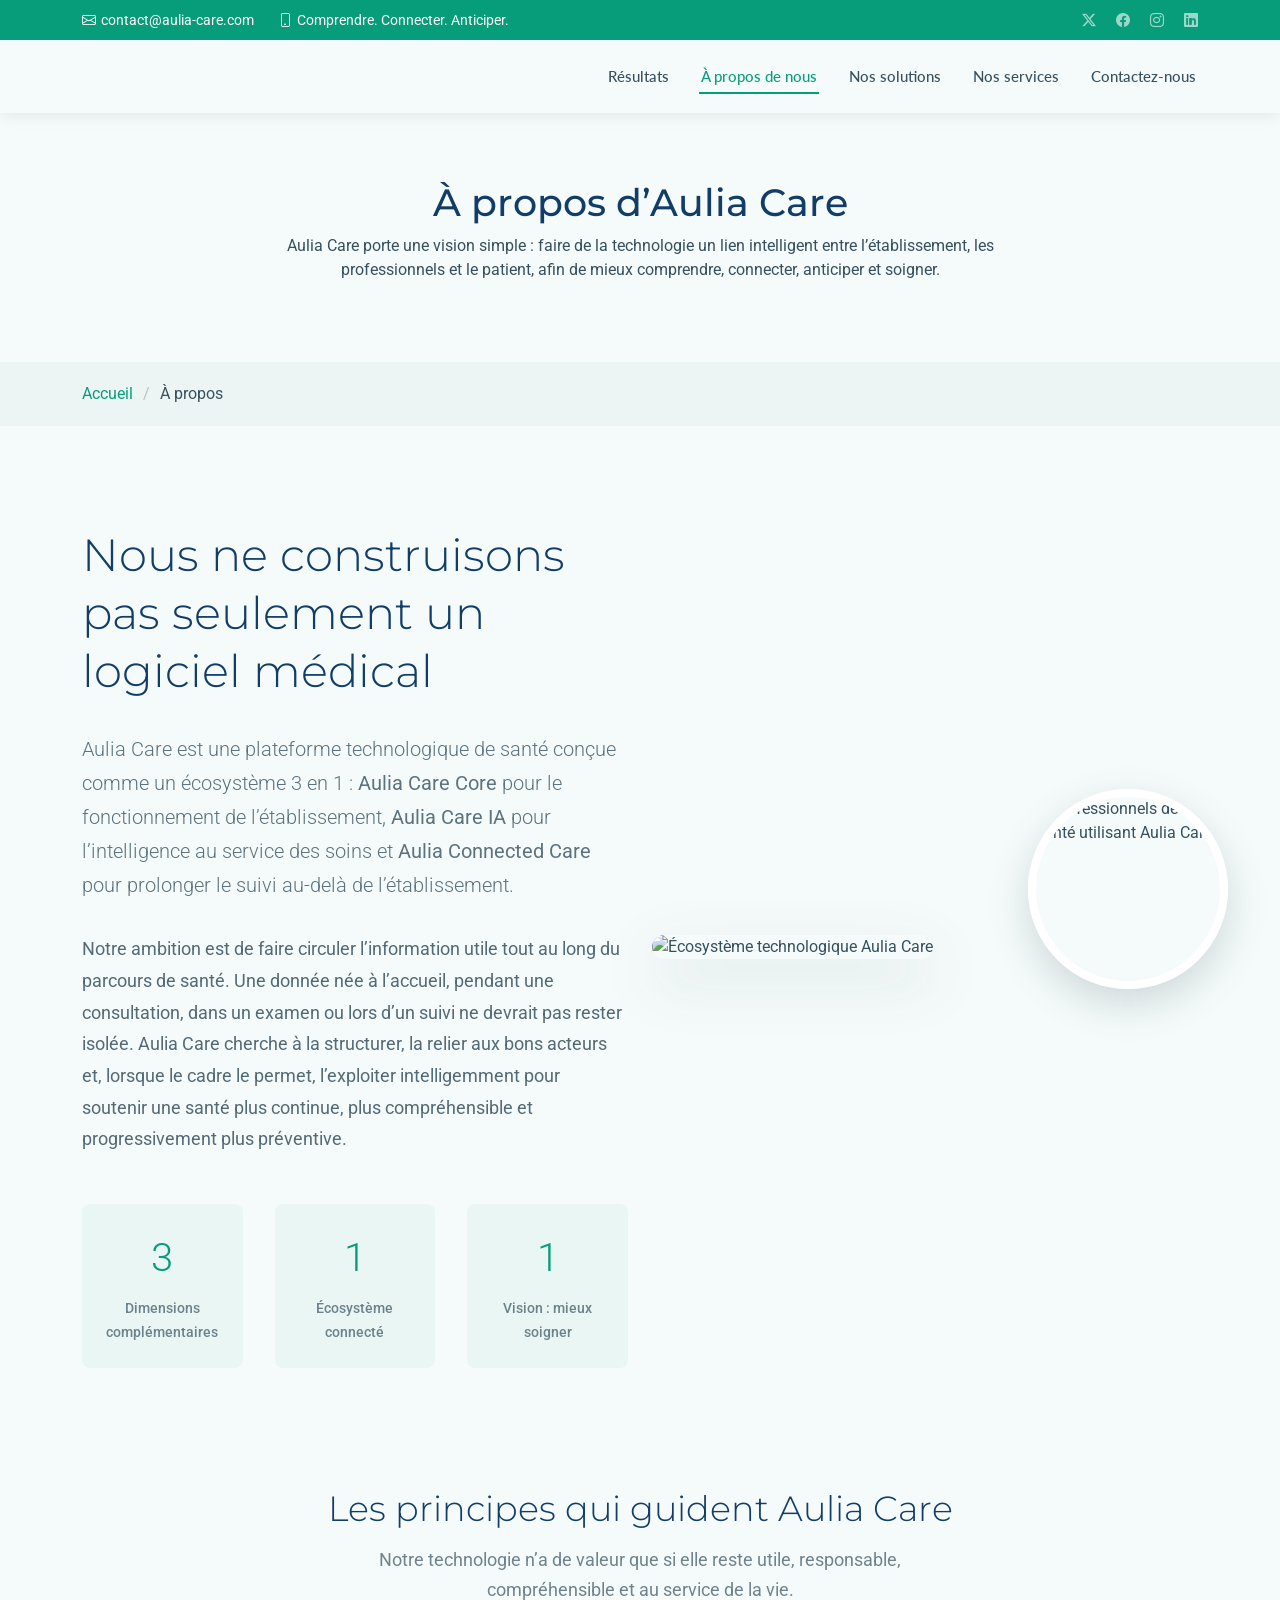
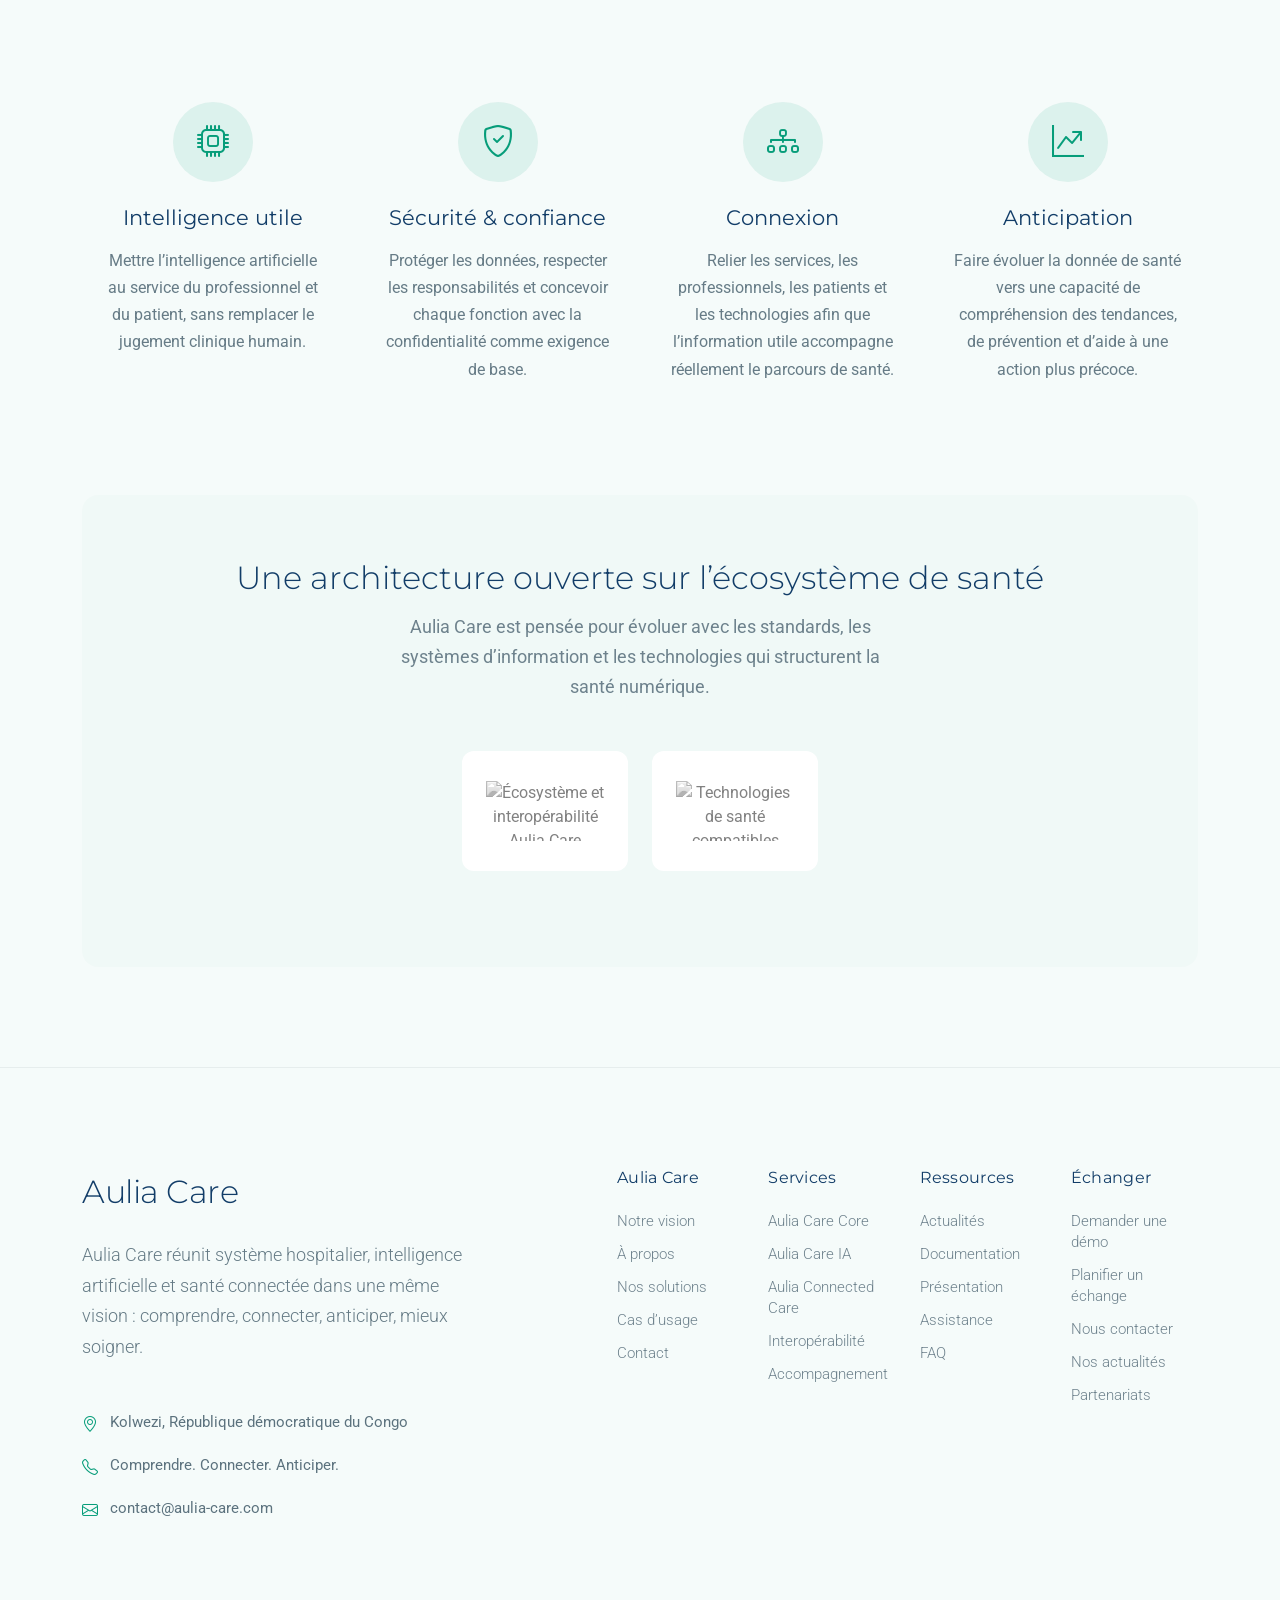
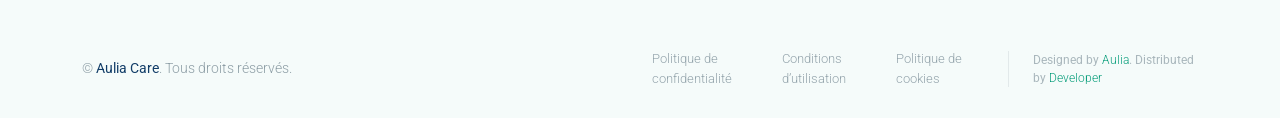
==== about.html @ 17d00f41 "premier commit" ====
<!DOCTYPE html>
<html lang="fr">

<head>
  <meta charset="utf-8">
  <meta content="width=device-width, initial-scale=1.0" name="viewport">
  <title>À propos - Aulia Care</title>
  <meta name="description" content="Découvrez Aulia Care, sa vision et son architecture 3 en 1 : Aulia Care Core, Aulia Care IA et Aulia Connected Care.">
  <meta name="keywords" content="Aulia Care, Aulia Care Core, Aulia Care IA, Aulia Connected Care, santé numérique, intelligence artificielle santé, santé connectée">

  <!-- Favicons -->
  <link href="assets/img/favicon.png" rel="icon">
  <link href="assets/img/apple-touch-icon.png" rel="apple-touch-icon">

  <!-- Fonts -->
  <link href="https://fonts.googleapis.com" rel="preconnect">
  <link href="https://fonts.gstatic.com" rel="preconnect" crossorigin>
  <link
    href="https://fonts.googleapis.com/css2?family=Roboto:ital,wght@0,100;0,300;0,400;0,500;0,700;0,900;1,100;1,300;1,400;1,500;1,700;1,900&family=Montserrat:ital,wght@0,100;0,200;0,300;0,400;0,500;0,600;0,700;0,800;0,900;1,100;1,200;1,300;1,400;1,500;1,600;1,700;1,800;1,900&family=Lato:ital,wght@0,100;0,300;0,400;0,700;0,900;1,100;1,300;1,400;1,700;1,900&display=swap"
    rel="stylesheet">

  <!-- Vendor CSS Files -->
  <link href="assets/vendor/bootstrap/css/bootstrap.min.css" rel="stylesheet">
  <link href="assets/vendor/bootstrap-icons/bootstrap-icons.css" rel="stylesheet">
  <link href="assets/vendor/aos/aos.css" rel="stylesheet">
  <link href="assets/vendor/glightbox/css/glightbox.min.css" rel="stylesheet">
  <link href="assets/vendor/fontawesome-free/css/all.min.css" rel="stylesheet">
  <link href="assets/vendor/swiper/swiper-bundle.min.css" rel="stylesheet">

  <!-- Main CSS File -->
  <link href="assets/css/main.css" rel="stylesheet">

  <!-- =======================================================
  * Template Name: Clinic
  * Template URL: https://bootstrapmade.com/clinic-bootstrap-template/
  * Updated: Jul 23 2025 with Bootstrap v5.3.7
  * Author: BootstrapMade.com
  * License: https://bootstrapmade.com/license/
  ======================================================== -->
</head>

<body class="about-page">

  <header id="header" class="header fixed-top">

    <div class="topbar d-flex align-items-center dark-background">
      <div class="container d-flex justify-content-center justify-content-md-between">
        <div class="contact-info d-flex align-items-center">
          <i class="bi bi-envelope d-flex align-items-center"><a
              href="mailto:contact@aulia-care.com">contact@aulia-care.com</a></i>
          <i class="bi bi-phone d-flex align-items-center ms-4"><span>Comprendre. Connecter. Anticiper.</span></i>
        </div>
        <div class="social-links d-none d-md-flex align-items-center">
          <a href="#!" class="twitter"><i class="bi bi-twitter-x"></i></a>
          <a href="#!" class="facebook"><i class="bi bi-facebook"></i></a>
          <a href="#!" class="instagram"><i class="bi bi-instagram"></i></a>
          <a href="#!" class="linkedin"><i class="bi bi-linkedin"></i></a>
        </div>
      </div>
    </div><!-- End Top Bar -->

    <div class="branding d-flex align-items-cente">

      <div class="container position-relative d-flex align-items-center justify-content-between">
        <a href="index.html" class="logo d-flex align-items-center">
          <h1 class="sitename">
            <img src="assets/img/logo.png" alt="">
          </h1>
        </a>

        <nav id="navmenu" class="navmenu">
          <ul>
            <li><a href="index.html">Résultats</a></li>
            <li><a href="about.html" class="active">À propos de nous</a></li>
            <li><a href="departments.html">Nos solutions</a></li>
            <li><a href="services.html">Nos services</a></li>
            <li><a href="contact.html">Contactez-nous</a></li>
          </ul>
          <i class="mobile-nav-toggle d-xl-none bi bi-list"></i>
        </nav>

      </div>

    </div>

  </header>

  <main class="main">

    <!-- Page Title -->
    <div class="page-title">
      <div class="heading">
        <div class="container">
          <div class="row d-flex justify-content-center text-center">
            <div class="col-lg-8">
              <h1 class="heading-title">À propos d’Aulia Care</h1>
              <p class="mb-0">
                Aulia Care porte une vision simple : faire de la technologie un lien intelligent entre l’établissement,
                les professionnels et le patient, afin de mieux comprendre, connecter, anticiper et soigner.
              </p>
            </div>
          </div>
        </div>
      </div>
      <nav class="breadcrumbs">
        <div class="container">
          <ol>
            <li><a href="index.html">Accueil</a></li>
            <li class="current">À propos</li>
          </ol>
        </div>
      </nav>
    </div><!-- End Page Title -->

    <!-- About Section -->
    <section id="about" class="about section">

      <div class="container" data-aos="fade-up" data-aos-delay="100">

        <div class="row align-items-center">
          <div class="col-lg-6" data-aos="fade-right" data-aos-delay="100">
            <div class="about-content">
              <h2>Nous ne construisons pas seulement un logiciel médical</h2>
              <p class="lead">Aulia Care est une plateforme technologique de santé conçue comme un écosystème 3 en 1 :
                <strong>Aulia Care Core</strong> pour le fonctionnement de l’établissement,
                <strong>Aulia Care IA</strong> pour l’intelligence au service des soins et
                <strong>Aulia Connected Care</strong> pour prolonger le suivi au-delà de l’établissement.</p>

              <p>Notre ambition est de faire circuler l’information utile tout au long du parcours de santé. Une donnée née
                à l’accueil, pendant une consultation, dans un examen ou lors d’un suivi ne devrait pas rester isolée.
                Aulia Care cherche à la structurer, la relier aux bons acteurs et, lorsque le cadre le permet, l’exploiter
                intelligemment pour soutenir une santé plus continue, plus compréhensible et progressivement plus préventive.</p>

              <div class="stats-grid">
                <div class="stat-item">
                  <span class="stat-number" data-purecounter-start="0" data-purecounter-end="3"
                    data-purecounter-duration="2">3</span>
                  <span class="stat-label">Dimensions complémentaires</span>
                </div>
                <div class="stat-item">
                  <span class="stat-number" data-purecounter-start="0" data-purecounter-end="1"
                    data-purecounter-duration="2">1</span>
                  <span class="stat-label">Écosystème connecté</span>
                </div>
                <div class="stat-item">
                  <span class="stat-number" data-purecounter-start="0" data-purecounter-end="1"
                    data-purecounter-duration="2">1</span>
                  <span class="stat-label">Vision : mieux soigner</span>
                </div>
              </div><!-- End Stats Grid -->
            </div><!-- End About Content -->
          </div>

          <div class="col-lg-6" data-aos="fade-left" data-aos-delay="200">
            <div class="image-wrapper">
              <img src="assets/img/health/vision.jpg" class="img-fluid main-image" alt="Écosystème technologique Aulia Care">
              <div class="floating-image" data-aos="zoom-in" data-aos-delay="400">
                <img src="assets/img/health/au-de-la-logiciel.jpg" class="img-fluid" alt="Professionnels de santé utilisant Aulia Care">
              </div>
            </div><!-- End Image Wrapper -->
          </div>
        </div>

        <div class="values-section" data-aos="fade-up" data-aos-delay="300">
          <div class="row">
            <div class="col-lg-12 text-center">
              <h3>Les principes qui guident Aulia Care</h3>
              <p class="section-description">Notre technologie n’a de valeur que si elle reste utile, responsable, compréhensible et au service de la vie.</p>
            </div>
          </div>

          <div class="row">
            <div class="col-lg-3 col-md-6" data-aos="fade-up" data-aos-delay="100">
              <div class="value-item">
                <div class="value-icon">
                  <i class="bi bi-cpu"></i>
                </div>
                <h4>Intelligence utile</h4>
                <p>Mettre l’intelligence artificielle au service du professionnel et du patient, sans remplacer le jugement clinique humain.</p>
              </div>
            </div>

            <div class="col-lg-3 col-md-6" data-aos="fade-up" data-aos-delay="200">
              <div class="value-item">
                <div class="value-icon">
                  <i class="bi bi-shield-check"></i>
                </div>
                <h4>Sécurité & confiance</h4>
                <p>Protéger les données, respecter les responsabilités et concevoir chaque fonction avec la confidentialité comme exigence de base.</p>
              </div>
            </div>

            <div class="col-lg-3 col-md-6" data-aos="fade-up" data-aos-delay="300">
              <div class="value-item">
                <div class="value-icon">
                  <i class="bi bi-diagram-3"></i>
                </div>
                <h4>Connexion</h4>
                <p>Relier les services, les professionnels, les patients et les technologies afin que l’information utile accompagne réellement le parcours de santé.</p>
              </div>
            </div>

            <div class="col-lg-3 col-md-6" data-aos="fade-up" data-aos-delay="400">
              <div class="value-item">
                <div class="value-icon">
                  <i class="bi bi-graph-up-arrow"></i>
                </div>
                <h4>Anticipation</h4>
                <p>Faire évoluer la donnée de santé vers une capacité de compréhension des tendances, de prévention et d’aide à une action plus précoce.</p>
              </div>
            </div>
          </div><!-- End Values Row -->
        </div><!-- End Values Section -->

        <div class="certifications-section" data-aos="fade-up" data-aos-delay="400">
          <div class="row">
            <div class="col-lg-12 text-center">
              <h3>Une architecture ouverte sur l’écosystème de santé</h3>
              <p class="section-description">Aulia Care est pensée pour évoluer avec les standards, les systèmes d’information et les technologies qui structurent la santé numérique.</p>
            </div>
          </div>

          <div class="row justify-content-center">
            <div class="col-lg-2 col-md-3 col-sm-4 col-6" data-aos="zoom-in" data-aos-delay="100">
              <div class="certification-item">
                <img src="assets/img/clients/client-1.png" class="img-fluid" alt="Écosystème et interopérabilité Aulia Care">
              </div>
            </div>
            <div class="col-lg-2 col-md-3 col-sm-4 col-6" data-aos="zoom-in" data-aos-delay="200">
              <div class="certification-item">
                <img src="assets/img/clients/client-2.png" class="img-fluid" alt="Technologies de santé compatibles avec Aulia Care">
              </div>
            </div>
          </div><!-- End Certifications Row -->
        </div><!-- End Certifications Section -->

      </div>

    </section><!-- /About Section -->

  </main>

  <footer id="footer" class="footer-16 footer position-relative">

    <div class="container">

      <div class="footer-main" data-aos="fade-up" data-aos-delay="100">
        <div class="row align-items-start">

          <div class="col-lg-5">
            <div class="brand-section">
              <a href="index.html" class="logo d-flex align-items-center mb-4">
                <span class="sitename">Aulia Care</span>
              </a>
              <p class="brand-description">Aulia Care réunit système hospitalier, intelligence artificielle et santé connectée dans une même vision : comprendre, connecter, anticiper, mieux soigner.</p>

              <div class="contact-info mt-5">
                <div class="contact-item">
                  <i class="bi bi-geo-alt"></i>
                  <span>Kolwezi, République démocratique du Congo</span>
                </div>
                <div class="contact-item">
                  <i class="bi bi-telephone"></i>
                  <span>Comprendre. Connecter. Anticiper.</span>
                </div>
                <div class="contact-item">
                  <i class="bi bi-envelope"></i>
                  <span>contact@aulia-care.com</span>
                </div>
              </div>
            </div>
          </div>

          <div class="col-lg-7">
            <div class="footer-nav-wrapper">
              <div class="row">

                <div class="col-6 col-lg-3">
                  <div class="nav-column">
                    <h6>Aulia Care</h6>
                    <nav class="footer-nav">
                      <a href="#!">Notre vision</a>
                      <a href="#!">À propos</a>
                      <a href="#!">Nos solutions</a>
                      <a href="#!">Cas d’usage</a>
                      <a href="#!">Contact</a>
                    </nav>
                  </div>
                </div>

                <div class="col-6 col-lg-3">
                  <div class="nav-column">
                    <h6>Services</h6>
                    <nav class="footer-nav">
                      <a href="#!">Aulia Care Core</a>
                      <a href="#!">Aulia Care IA</a>
                      <a href="#!">Aulia Connected Care</a>
                      <a href="#!">Interopérabilité</a>
                      <a href="#!">Accompagnement</a>
                    </nav>
                  </div>
                </div>

                <div class="col-6 col-lg-3">
                  <div class="nav-column">
                    <h6>Ressources</h6>
                    <nav class="footer-nav">
                      <a href="#!">Actualités</a>
                      <a href="#!">Documentation</a>
                      <a href="#!">Présentation</a>
                      <a href="#!">Assistance</a>
                      <a href="#!">FAQ</a>
                    </nav>
                  </div>
                </div>

                <div class="col-6 col-lg-3">
                  <div class="nav-column">
                    <h6>Échanger</h6>
                    <nav class="footer-nav">
                      <a href="#!">Demander une démo</a>
                      <a href="#!">Planifier un échange</a>
                      <a href="#!">Nous contacter</a>
                      <a href="#!">Nos actualités</a>
                      <a href="#!">Partenariats</a>
                    </nav>
                  </div>
                </div>

              </div>
            </div>
          </div>

        </div>
      </div>

    </div>

    <div class="footer-bottom">
      <div class="container">
        <div class="bottom-content" data-aos="fade-up" data-aos-delay="300">
          <div class="row align-items-center">

            <div class="col-lg-6">
              <div class="copyright">
                <p>© <span class="sitename">Aulia Care</span>. Tous droits réservés.</p>
              </div>
            </div>

            <div class="col-lg-6">
              <div class="legal-links">
                <a href="#!">Politique de confidentialité</a>
                <a href="#!">Conditions d’utilisation</a>
                <a href="#!">Politique de cookies</a>
                <div class="credits">
                  <!-- All the links in the footer should remain intact. -->
                  <!-- You can delete the links only if you've purchased the pro version. -->
                  <!-- Licensing information: https://bootstrapmade.com/license/ -->
                  <!-- Purchase the pro version with working PHP/AJAX contact form: [buy-url] -->
                  Designed by <a href="https://aulia-sas.com">Aulia</a>. Distributed by <a tel="+243848621712" target="_blank">Developer</a>
                </div>
              </div>
            </div>

          </div>
        </div>
      </div>
    </div>

  </footer>

  <!-- Scroll Top -->
  <a href="#!" id="scroll-top" class="scroll-top d-flex align-items-center justify-content-center"><i
      class="bi bi-arrow-up-short"></i></a>

  <!-- Preloader -->
  <div id="preloader"></div>

  <!-- Vendor JS Files -->
  <script src="assets/vendor/bootstrap/js/bootstrap.bundle.min.js"></script>
  <script src="assets/vendor/php-email-form/validate.js"></script>
  <script src="assets/vendor/aos/aos.js"></script>
  <script src="assets/vendor/glightbox/js/glightbox.min.js"></script>
  <script src="assets/vendor/purecounter/purecounter_vanilla.js"></script>
  <script src="assets/vendor/swiper/swiper-bundle.min.js"></script>

  <!-- Main JS File -->
  <script src="assets/js/main.js"></script>

</body>

</html>
---- assets/css/main.css ----
/**
* Template Name: Clinic
* Template URL: https://bootstrapmade.com/clinic-bootstrap-template/
* Updated: Jul 23 2025 with Bootstrap v5.3.7
* Author: BootstrapMade.com
* License: https://bootstrapmade.com/license/
*/

@charset "UTF-8";

/*--------------------------------------------------------------
# Font & Color Variables
# Help: https://bootstrapmade.com/color-system/
--------------------------------------------------------------*/
/* Fonts */
:root {
  --default-font: "Roboto",  system-ui, -apple-system, "Segoe UI", Roboto, "Helvetica Neue", Arial, "Noto Sans", "Liberation Sans", sans-serif, "Apple Color Emoji", "Segoe UI Emoji", "Segoe UI Symbol", "Noto Color Emoji";
  --heading-font: "Montserrat",  sans-serif;
  --nav-font: "Lato",  sans-serif;
}

/* Global Colors - The following color variables are used throughout the website. Updating them here will change the color scheme of the entire website */
:root { 
  --background-color: #f5fbfa; /* Background color for the entire website, including individual sections */
  --default-color: #36505f; /* Default color used for the majority of the text content across the entire website */
  --heading-color: #123d68; /* Color for headings, subheadings and title throughout the website */
  --accent-color: #079d7a; /* Accent color that represents your brand on the website. It's used for buttons, links, and other elements that need to stand out */
  --surface-color: #ffffff; /* The surface color is used as a background of boxed elements within sections, such as cards, icon boxes, or other elements that require a visual separation from the global background. */
  --contrast-color: #ffffff; /* Contrast color for text, ensuring readability against backgrounds of accent, heading, or default colors. */
}

/* Nav Menu Colors - The following color variables are used specifically for the navigation menu. They are separate from the global colors to allow for more customization options */
:root {
  --nav-color: #36505f;  /* The default color of the main navmenu links */
  --nav-hover-color: #079d7a; /* Applied to main navmenu links when they are hovered over or active */
  --nav-mobile-background-color: #ffffff; /* Used as the background color for mobile navigation menu */
  --nav-dropdown-background-color: #ffffff; /* Used as the background color for dropdown items that appear when hovering over primary navigation items */
  --nav-dropdown-color: #36505f; /* Used for navigation links of the dropdown items in the navigation menu. */
  --nav-dropdown-hover-color: #079d7a; /* Similar to --nav-hover-color, this color is applied to dropdown navigation links when they are hovered over. */
}

/* Color Presets - These classes override global colors when applied to any section or element, providing reuse of the sam color scheme. */

.light-background {
  --background-color: #e8f7f3;
  --surface-color: #ffffff;
}

.dark-background {
  --background-color: #092d4d;
  --default-color: #ffffff;
  --heading-color: #ffffff;
  --surface-color: #123d68;
  --contrast-color: #ffffff;
}

/* Smooth scroll */
:root {
  scroll-behavior: smooth;
}

/*--------------------------------------------------------------
# General Styling & Shared Classes
--------------------------------------------------------------*/
body {
  color: var(--default-color);
  background-color: var(--background-color);
  font-family: var(--default-font);
}

a {
  color: var(--accent-color);
  text-decoration: none;
  transition: 0.3s;
}

a:hover {
  color: color-mix(in srgb, var(--accent-color), transparent 25%);
  text-decoration: none;
}

h1,
h2,
h3,
h4,
h5,
h6 {
  color: var(--heading-color);
  font-family: var(--heading-font);
}

/* PHP Email Form Messages
------------------------------*/
.php-email-form .error-message {
  display: none;
  background: #123d68;
  color: #ffffff;
  text-align: left;
  padding: 15px;
  margin-bottom: 24px;
  font-weight: 600;
}

.php-email-form .sent-message {
  display: none;
  color: #ffffff;
  background: #078a6c;
  text-align: center;
  padding: 15px;
  margin-bottom: 24px;
  font-weight: 600;
}

.php-email-form .loading {
  display: none;
  background: var(--surface-color);
  text-align: center;
  padding: 15px;
  margin-bottom: 24px;
}

.php-email-form .loading:before {
  content: "";
  display: inline-block;
  border-radius: 50%;
  width: 24px;
  height: 24px;
  margin: 0 10px -6px 0;
  border: 3px solid var(--accent-color);
  border-top-color: var(--surface-color);
  animation: php-email-form-loading 1s linear infinite;
}

@keyframes php-email-form-loading {
  0% {
    transform: rotate(0deg);
  }

  100% {
    transform: rotate(360deg);
  }
}

/*--------------------------------------------------------------
# Global Header
--------------------------------------------------------------*/
.header {
  --background-color: rgba(255, 255, 255, 0);
  color: var(--default-color);
  transition: all 0.5s;
  z-index: 997;
  background-color: var(--background-color);
  box-shadow: 0px 0 18px rgba(0, 0, 0, 0.1);
}

.header .topbar {
  background-color: var(--accent-color);
  height: 40px;
  padding: 0;
  font-size: 14px;
  transition: all 0.5s;
}

.header .topbar .contact-info i {
  font-style: normal;
  color: var(--contrast-color);
}

.header .topbar .contact-info i a,
.header .topbar .contact-info i span {
  padding-left: 5px;
  color: var(--contrast-color);
}

@media (max-width: 575px) {

  .header .topbar .contact-info i a,
  .header .topbar .contact-info i span {
    font-size: 13px;
  }
}

.header .topbar .contact-info i a {
  line-height: 0;
  transition: 0.3s;
}

.header .topbar .contact-info i a:hover {
  color: var(--contrast-color);
  text-decoration: underline;
}

.header .topbar .social-links a {
  color: color-mix(in srgb, var(--contrast-color), transparent 40%);
  line-height: 0;
  transition: 0.3s;
  margin-left: 20px;
}

.header .topbar .social-links a:hover {
  color: var(--contrast-color);
}

.header .branding {
  min-height: 60px;
  padding: 10px 0;
}

.header .logo {
  line-height: 1;
}

.header .logo img {
  max-height: 36px;
  margin-right: 8px;
}

.header .logo h1 {
  font-size: 30px;
  margin: 0;
  font-weight: 600;
  color: var(--heading-color);
}

.scrolled .header .topbar {
  height: 0;
  visibility: hidden;
  overflow: hidden;
}

/* Global Header on Scroll
------------------------------*/
.scrolled .header {
  --background-color: #ffffff;
}

/*--------------------------------------------------------------
# Navigation Menu
--------------------------------------------------------------*/
/* Desktop Navigation */
@media (min-width: 1200px) {
  .navmenu {
    padding: 0;
  }

  .navmenu ul {
    margin: 0;
    padding: 0;
    display: flex;
    list-style: none;
    align-items: center;
  }

  .navmenu li {
    position: relative;
  }

  .navmenu>ul>li {
    white-space: nowrap;
    padding: 15px 14px;
  }

  .navmenu>ul>li:last-child {
    padding-right: 0;
  }

  .navmenu a,
  .navmenu a:focus {
    color: var(--nav-color);
    font-size: 15px;
    padding: 0 2px;
    font-family: var(--nav-font);
    font-weight: 500;
    display: flex;
    align-items: center;
    justify-content: space-between;
    white-space: nowrap;
    transition: 0.3s;
    position: relative;
  }

  .navmenu a i,
  .navmenu a:focus i {
    font-size: 12px;
    line-height: 0;
    margin-left: 5px;
    transition: 0.3s;
  }

  .navmenu>ul>li>a:before {
    content: "";
    position: absolute;
    width: 100%;
    height: 2px;
    bottom: -6px;
    left: 0;
    background-color: var(--accent-color);
    visibility: hidden;
    width: 0px;
    transition: all 0.3s ease-in-out 0s;
  }

  .navmenu a:hover:before,
  .navmenu li:hover>a:before,
  .navmenu .active:before {
    visibility: visible;
    width: 100%;
  }

  .navmenu li:hover>a,
  .navmenu .active,
  .navmenu .active:focus {
    color: var(--nav-hover-color);
  }

  .navmenu .dropdown ul {
    margin: 0;
    padding: 10px 0;
    background: var(--nav-dropdown-background-color);
    display: block;
    position: absolute;
    visibility: hidden;
    left: 14px;
    top: 130%;
    opacity: 0;
    transition: 0.3s;
    border-radius: 4px;
    z-index: 99;
    box-shadow: 0px 0px 30px rgba(0, 0, 0, 0.1);
  }

  .navmenu .dropdown ul li {
    min-width: 200px;
  }

  .navmenu .dropdown ul a {
    padding: 10px 20px;
    font-size: 15px;
    text-transform: none;
    color: var(--nav-dropdown-color);
  }

  .navmenu .dropdown ul a i {
    font-size: 12px;
  }

  .navmenu .dropdown ul a:hover,
  .navmenu .dropdown ul .active:hover,
  .navmenu .dropdown ul li:hover>a {
    color: var(--nav-dropdown-hover-color);
  }

  .navmenu .dropdown:hover>ul {
    opacity: 1;
    top: 100%;
    visibility: visible;
  }

  .navmenu .dropdown .dropdown ul {
    top: 0;
    left: -90%;
    visibility: hidden;
  }

  .navmenu .dropdown .dropdown:hover>ul {
    opacity: 1;
    top: 0;
    left: -100%;
    visibility: visible;
  }
}

/* Mobile Navigation */
@media (max-width: 1199px) {
  .mobile-nav-toggle {
    color: var(--nav-color);
    font-size: 28px;
    line-height: 0;
    margin-right: 10px;
    cursor: pointer;
    transition: color 0.3s;
  }

  .navmenu {
    padding: 0;
    z-index: 9997;
  }

  .navmenu ul {
    display: none;
    list-style: none;
    position: absolute;
    inset: 60px 20px 20px 20px;
    padding: 10px 0;
    margin: 0;
    border-radius: 6px;
    background-color: var(--nav-mobile-background-color);
    border: 1px solid color-mix(in srgb, var(--default-color), transparent 90%);
    box-shadow: none;
    overflow-y: auto;
    transition: 0.3s;
    z-index: 9998;
  }

  .navmenu a,
  .navmenu a:focus {
    color: var(--nav-dropdown-color);
    padding: 10px 20px;
    font-family: var(--nav-font);
    font-size: 17px;
    font-weight: 500;
    display: flex;
    align-items: center;
    justify-content: space-between;
    white-space: nowrap;
    transition: 0.3s;
  }

  .navmenu a i,
  .navmenu a:focus i {
    font-size: 12px;
    line-height: 0;
    margin-left: 5px;
    width: 30px;
    height: 30px;
    display: flex;
    align-items: center;
    justify-content: center;
    border-radius: 50%;
    transition: 0.3s;
    background-color: color-mix(in srgb, var(--accent-color), transparent 90%);
  }

  .navmenu a i:hover,
  .navmenu a:focus i:hover {
    background-color: var(--accent-color);
    color: var(--contrast-color);
  }

  .navmenu a:hover,
  .navmenu .active,
  .navmenu .active:focus {
    color: var(--nav-dropdown-hover-color);
  }

  .navmenu .active i,
  .navmenu .active:focus i {
    background-color: var(--accent-color);
    color: var(--contrast-color);
    transform: rotate(180deg);
  }

  .navmenu .dropdown ul {
    position: static;
    display: none;
    z-index: 99;
    padding: 10px 0;
    margin: 10px 20px;
    background-color: var(--nav-dropdown-background-color);
    transition: all 0.5s ease-in-out;
  }

  .navmenu .dropdown ul ul {
    background-color: rgba(33, 37, 41, 0.1);
  }

  .navmenu .dropdown>.dropdown-active {
    display: block;
    background-color: rgba(33, 37, 41, 0.03);
  }

  .mobile-nav-active {
    overflow: hidden;
  }

  .mobile-nav-active .mobile-nav-toggle {
    color: #fff;
    position: absolute;
    font-size: 32px;
    top: 15px;
    right: 15px;
    margin-right: 0;
    z-index: 9999;
  }

  .mobile-nav-active .navmenu {
    position: fixed;
    overflow: hidden;
    inset: 0;
    background: rgba(33, 37, 41, 0.8);
    transition: 0.3s;
  }

  .mobile-nav-active .navmenu>ul {
    display: block;
  }
}

/*--------------------------------------------------------------
# Global Footer
--------------------------------------------------------------*/
.footer-16 {
  background: var(--background-color);
  color: var(--default-color);
  font-size: 15px;
  padding: 100px 0 0;
  border-top: 1px solid color-mix(in srgb, var(--default-color), transparent 92%);
}

.footer-16 .footer-main {
  margin-bottom: 80px;
}

.footer-16 .brand-section .logo {
  text-decoration: none;
}

.footer-16 .brand-section .logo .sitename {
  font-family: var(--heading-font);
  font-size: 32px;
  font-weight: 300;
  color: var(--heading-color);
  letter-spacing: -0.5px;
}

.footer-16 .brand-section .brand-description {
  font-size: 18px;
  line-height: 1.7;
  color: color-mix(in srgb, var(--default-color), transparent 25%);
  font-weight: 300;
  max-width: 380px;
  margin: 0;
}

.footer-16 .brand-section .contact-info .contact-item {
  display: flex;
  align-items: flex-start;
  margin-bottom: 16px;
  font-size: 15px;
  color: color-mix(in srgb, var(--default-color), transparent 20%);
}

.footer-16 .brand-section .contact-info .contact-item i {
  font-size: 16px;
  color: var(--accent-color);
  margin-right: 12px;
  margin-top: 3px;
  flex-shrink: 0;
}

.footer-16 .brand-section .contact-info .contact-item span {
  line-height: 1.6;
}

.footer-16 .footer-nav-wrapper {
  padding-left: 60px;
}

@media (max-width: 991px) {
  .footer-16 .footer-nav-wrapper {
    padding-left: 0;
    margin-top: 50px;
  }
}

.footer-16 .nav-column {
  margin-bottom: 40px;
}

.footer-16 .nav-column h6 {
  font-family: var(--heading-font);
  font-size: 16px;
  font-weight: 400;
  color: var(--heading-color);
  margin-bottom: 24px;
  letter-spacing: 0.3px;
}

.footer-16 .nav-column .footer-nav {
  display: flex;
  flex-direction: column;
  gap: 12px;
}

.footer-16 .nav-column .footer-nav a {
  color: color-mix(in srgb, var(--default-color), transparent 30%);
  text-decoration: none;
  font-size: 15px;
  font-weight: 300;
  transition: all 0.3s ease;
  line-height: 1.4;
}

.footer-16 .nav-column .footer-nav a:hover {
  color: var(--accent-color);
  transform: translateX(4px);
}

.footer-16 .footer-social {
  padding: 50px 0;
  border-top: 1px solid color-mix(in srgb, var(--default-color), transparent 94%);
  border-bottom: 1px solid color-mix(in srgb, var(--default-color), transparent 94%);
}

.footer-16 .footer-social .newsletter-section h5 {
  font-family: var(--heading-font);
  font-size: 20px;
  font-weight: 300;
  color: var(--heading-color);
  margin-bottom: 12px;
  letter-spacing: -0.2px;
}

.footer-16 .footer-social .newsletter-section p {
  font-size: 16px;
  color: color-mix(in srgb, var(--default-color), transparent 35%);
  margin: 0;
  line-height: 1.6;
  max-width: 340px;
}

.footer-16 .footer-social .social-section {
  display: flex;
  justify-content: flex-end;
}

@media (max-width: 991px) {
  .footer-16 .footer-social .social-section {
    justify-content: flex-start;
    margin-top: 30px;
  }
}

.footer-16 .footer-social .social-links {
  display: flex;
  gap: 32px;
  align-items: center;
}

@media (max-width: 576px) {
  .footer-16 .footer-social .social-links {
    gap: 20px;
    flex-wrap: wrap;
  }
}

.footer-16 .footer-social .social-links .social-link {
  display: flex;
  align-items: center;
  gap: 8px;
  text-decoration: none;
  color: color-mix(in srgb, var(--default-color), transparent 40%);
  font-size: 14px;
  font-weight: 400;
  transition: all 0.3s ease;
}

.footer-16 .footer-social .social-links .social-link i {
  font-size: 18px;
  transition: all 0.3s ease;
}

.footer-16 .footer-social .social-links .social-link span {
  transition: all 0.3s ease;
}

.footer-16 .footer-social .social-links .social-link:hover {
  color: var(--accent-color);
  transform: translateY(-2px);
}

.footer-16 .footer-social .social-links .social-link:hover i {
  transform: scale(1.1);
}

.footer-16 .footer-bottom {
  padding: 30px 0;
}

.footer-16 .footer-bottom .copyright p {
  margin: 0;
  font-size: 14px;
  color: color-mix(in srgb, var(--default-color), transparent 45%);
  font-weight: 300;
}

.footer-16 .footer-bottom .copyright p .sitename {
  color: var(--heading-color);
  font-weight: 400;
}

.footer-16 .footer-bottom .legal-links {
  display: flex;
  align-items: center;
  justify-content: flex-end;
  gap: 24px;
}

@media (max-width: 991px) {
  .footer-16 .footer-bottom .legal-links {
    justify-content: flex-start;
    margin-top: 20px;
    flex-wrap: wrap;
  }
}

.footer-16 .footer-bottom .legal-links a {
  font-size: 13px;
  color: color-mix(in srgb, var(--default-color), transparent 50%);
  text-decoration: none;
  font-weight: 300;
  transition: color 0.3s ease;
}

.footer-16 .footer-bottom .legal-links a:hover {
  color: var(--accent-color);
}

.footer-16 .footer-bottom .legal-links .credits {
  font-size: 12px;
  color: color-mix(in srgb, var(--default-color), transparent 60%);
  margin-left: 8px;
  padding-left: 24px;
  border-left: 1px solid color-mix(in srgb, var(--default-color), transparent 90%);
}

@media (max-width: 576px) {
  .footer-16 .footer-bottom .legal-links .credits {
    margin-left: 0;
    padding-left: 0;
    border-left: none;
    width: 100%;
    margin-top: 12px;
  }
}

.footer-16 .footer-bottom .legal-links .credits a {
  color: var(--accent-color);
  font-size: 12px;
}

.footer-16 .footer-bottom .legal-links .credits a:hover {
  text-decoration: underline;
}

@media (max-width: 768px) {
  .footer-16 {
    padding: 70px 0 0;
  }

  .footer-16 .brand-section {
    text-align: center;
    margin-bottom: 50px;
  }

  .footer-16 .brand-section .brand-description {
    max-width: none;
  }

  .footer-16 .brand-section .contact-info {
    text-align: left;
    display: inline-block;
  }

  .footer-16 .footer-nav-wrapper .nav-column {
    text-align: left;
  }

  .footer-16 .footer-nav-wrapper .nav-column h6 {
    margin-bottom: 16px;
  }

  .footer-16 .footer-nav-wrapper .nav-column .footer-nav {
    gap: 10px;
  }

  .footer-16 .footer-social {
    text-align: center;
  }

  .footer-16 .footer-social .newsletter-section p {
    max-width: none;
  }

  .footer-16 .footer-social .social-links {
    justify-content: center;
  }

  .footer-16 .footer-bottom {
    text-align: center;
  }

  .footer-16 .footer-bottom .legal-links {
    justify-content: center;
  }
}

/*--------------------------------------------------------------
# Preloader
--------------------------------------------------------------*/
#preloader {
  position: fixed;
  inset: 0;
  z-index: 9999;
  overflow: hidden;
  background-color: var(--background-color);
  transition: all 0.6s ease-out;
  width: 100%;
  height: 100vh;
}

#preloader:before,
#preloader:after {
  content: "";
  position: absolute;
  border: 4px solid var(--accent-color);
  border-radius: 50%;
  animation: animate-preloader 2s cubic-bezier(0, 0.2, 0.8, 1) infinite;
}

#preloader:after {
  animation-delay: -0.5s;
}

@keyframes animate-preloader {
  0% {
    width: 10px;
    height: 10px;
    top: calc(50% - 5px);
    left: calc(50% - 5px);
    opacity: 1;
  }

  100% {
    width: 72px;
    height: 72px;
    top: calc(50% - 36px);
    left: calc(50% - 36px);
    opacity: 0;
  }
}

/*--------------------------------------------------------------
# Scroll Top Button
--------------------------------------------------------------*/
.scroll-top {
  position: fixed;
  visibility: hidden;
  opacity: 0;
  right: 15px;
  bottom: -15px;
  z-index: 99999;
  background-color: var(--accent-color);
  width: 44px;
  height: 44px;
  border-radius: 50px;
  transition: all 0.4s;
}

.scroll-top i {
  font-size: 24px;
  color: var(--contrast-color);
  line-height: 0;
}

.scroll-top:hover {
  background-color: color-mix(in srgb, var(--accent-color), transparent 20%);
  color: var(--contrast-color);
}

.scroll-top.active {
  visibility: visible;
  opacity: 1;
  bottom: 15px;
}

/*--------------------------------------------------------------
# Disable aos animation delay on mobile devices
--------------------------------------------------------------*/
@media screen and (max-width: 768px) {
  [data-aos-delay] {
    transition-delay: 0 !important;
  }
}

/*--------------------------------------------------------------
# Global Page Titles & Breadcrumbs
--------------------------------------------------------------*/
.page-title {
  color: var(--default-color);
  background-color: var(--background-color);
  position: relative;
  padding-top: 100px;
}

.page-title .heading {
  padding: 80px 0;
}

.page-title .heading h1 {
  font-size: 38px;
  font-weight: 500;
}

.page-title nav {
  background-color: color-mix(in srgb, var(--default-color), transparent 96%);
  padding: 20px 0;
}

.page-title nav ol {
  display: flex;
  flex-wrap: wrap;
  list-style: none;
  padding: 0;
  margin: 0;
  font-size: 16px;
  font-weight: 400;
}

.page-title nav ol li+li {
  padding-left: 10px;
}

.page-title nav ol li+li::before {
  content: "/";
  display: inline-block;
  padding-right: 10px;
  color: color-mix(in srgb, var(--default-color), transparent 70%);
}

/*--------------------------------------------------------------
# Global Sections
--------------------------------------------------------------*/
section,
.section {
  color: var(--default-color);
  background-color: var(--background-color);
  padding: 60px 0;
  scroll-margin-top: 90px;
  overflow: clip;
}

@media (max-width: 1199px) {

  section,
  .section {
    scroll-margin-top: 66px;
  }
}

/*--------------------------------------------------------------
# Global Section Titles
--------------------------------------------------------------*/
.section-title {
  text-align: center;
  padding-bottom: 60px;
  position: relative;
}

.section-title h2 {
  font-size: 32px;
  font-weight: 500;
  margin-bottom: 20px;
  padding-bottom: 20px;
  position: relative;
}

.section-title h2:before {
  content: "";
  position: absolute;
  display: block;
  width: 160px;
  height: 1px;
  background: color-mix(in srgb, var(--default-color), transparent 60%);
  left: 0;
  right: 0;
  bottom: 1px;
  margin: auto;
}

.section-title h2::after {
  content: "";
  position: absolute;
  display: block;
  width: 60px;
  height: 3px;
  background: var(--accent-color);
  left: 0;
  right: 0;
  bottom: 0;
  margin: auto;
}

.section-title p {
  margin-bottom: 0;
}

/*--------------------------------------------------------------
# Hero Section
--------------------------------------------------------------*/
.hero {
  position: relative;
  min-height: 100vh;
  display: flex;
  align-items: center;
  background: linear-gradient(135deg, var(--surface-color) 0%, color-mix(in srgb, var(--accent-color), transparent 95%) 100%);
  overflow: hidden;
}

.hero::before {
  content: "";
  position: absolute;
  top: 0;
  left: 0;
  right: 0;
  bottom: 0;
  background: url("../img/bg/abstract-bg-3.webp") center/cover;
  opacity: 0.08;
  z-index: 0;
}

.hero .container {
  position: relative;
  z-index: 1;
}

.hero .hero-content {
  padding: 2rem 0;
}

.hero .hero-content .trust-badges {
  display: flex;
  gap: 1.5rem;
  flex-wrap: wrap;
}

.hero .hero-content .trust-badges .badge-item {
  display: flex;
  align-items: center;
  gap: 0.5rem;
  padding: 0.5rem 1rem;
  background: color-mix(in srgb, var(--accent-color), transparent 90%);
  border-radius: 50px;
  color: var(--accent-color);
  font-size: 0.875rem;
  font-weight: 500;
}

.hero .hero-content .trust-badges .badge-item i {
  font-size: 1rem;
}

@media (max-width: 576px) {
  .hero .hero-content .trust-badges {
    gap: 0.75rem;
  }

  .hero .hero-content .trust-badges .badge-item {
    font-size: 0.75rem;
    padding: 0.4rem 0.8rem;
  }
}

.hero .hero-content h1 {
  font-size: 3rem;
  font-weight: 700;
  line-height: 1.2;
  margin: 1.5rem 0;
  color: var(--heading-color);
}

.hero .hero-content h1 .highlight {
  color: var(--accent-color);
  position: relative;
}

.hero .hero-content h1 .highlight::after {
  content: "";
  position: absolute;
  bottom: 0;
  left: 0;
  right: 0;
  height: 3px;
  background: var(--accent-color);
  border-radius: 2px;
}

@media (max-width: 992px) {
  .hero .hero-content h1 {
    font-size: 2.5rem;
  }
}

@media (max-width: 576px) {
  .hero .hero-content h1 {
    font-size: 2rem;
  }
}

.hero .hero-content .hero-description {
  font-size: 1.125rem;
  line-height: 1.7;
  color: color-mix(in srgb, var(--default-color), transparent 20%);
  margin-bottom: 2rem;
  max-width: 500px;
}

.hero .hero-content .hero-stats {
  display: flex;
  gap: 2rem;
}

.hero .hero-content .hero-stats .stat-item {
  text-align: left;
}

.hero .hero-content .hero-stats .stat-item h3 {
  font-size: 2rem;
  font-weight: 700;
  color: var(--accent-color);
  margin: 0;
  line-height: 1;
}

.hero .hero-content .hero-stats .stat-item p {
  color: color-mix(in srgb, var(--default-color), transparent 30%);
  margin: 0.25rem 0 0 0;
  font-size: 0.875rem;
  font-weight: 500;
}

@media (max-width: 576px) {
  .hero .hero-content .hero-stats {
    gap: 1rem;
  }

  .hero .hero-content .hero-stats .stat-item h3 {
    font-size: 1.5rem;
  }
}

.hero .hero-content .hero-actions {
  display: flex;
  gap: 1rem;
  align-items: center;
  margin-bottom: 2rem;
}

.hero .hero-content .hero-actions .btn {
  padding: 1rem 2rem;
  font-weight: 600;
  border-radius: 50px;
  text-decoration: none;
  display: inline-flex;
  align-items: center;
  transition: all 0.3s ease;
  border: 2px solid transparent;
}

.hero .hero-content .hero-actions .btn.btn-primary {
  background: var(--accent-color);
  color: var(--contrast-color);
}

.hero .hero-content .hero-actions .btn.btn-primary:hover {
  background: color-mix(in srgb, var(--accent-color), black 10%);
  transform: translateY(-2px);
}

.hero .hero-content .hero-actions .btn.btn-outline {
  color: var(--accent-color);
  border-color: var(--accent-color);
  background: transparent;
}

.hero .hero-content .hero-actions .btn.btn-outline:hover {
  background: var(--accent-color);
  color: var(--contrast-color);
}

@media (max-width: 576px) {
  .hero .hero-content .hero-actions {
    flex-direction: column;
    align-items: stretch;
  }

  .hero .hero-content .hero-actions .btn {
    text-align: center;
    justify-content: center;
  }
}

.hero .hero-content .emergency-contact {
  display: flex;
  align-items: center;
  gap: 1rem;
  padding: 1rem;
  background: color-mix(in srgb, var(--surface-color), transparent 50%);
  border: 1px solid color-mix(in srgb, var(--accent-color), transparent 80%);
  border-radius: 12px;
  backdrop-filter: blur(10px);
}

.hero .hero-content .emergency-contact .emergency-icon {
  width: 50px;
  height: 50px;
  background: var(--accent-color);
  color: var(--contrast-color);
  border-radius: 50%;
  display: flex;
  align-items: center;
  justify-content: center;
  font-size: 1.25rem;
}

.hero .hero-content .emergency-contact .emergency-info small {
  display: block;
  color: color-mix(in srgb, var(--default-color), transparent 40%);
  font-size: 0.75rem;
  margin-bottom: 0.25rem;
}

.hero .hero-content .emergency-contact .emergency-info strong {
  color: var(--heading-color);
  font-size: 1.125rem;
  font-weight: 600;
}

.hero .hero-visual {
  position: relative;
  height: 600px;
}

.hero .hero-visual .main-image {
  position: relative;
  height: 100%;
  border-radius: 20px;
  overflow: hidden;
  box-shadow: 0 20px 60px color-mix(in srgb, var(--default-color), transparent 85%);
}

.hero .hero-visual .main-image img {
  width: 100%;
  height: 100%;
  object-fit: cover;
}

.hero .hero-visual .main-image .floating-card {
  position: absolute;
  background: var(--surface-color);
  padding: 1.5rem;
  border-radius: 16px;
  box-shadow: 0 15px 40px color-mix(in srgb, var(--default-color), transparent 85%);
  backdrop-filter: blur(10px);
  border: 1px solid color-mix(in srgb, var(--default-color), transparent 90%);
}

.hero .hero-visual .main-image .floating-card.appointment-card {
  top: 20px;
  right: 20px;
  display: flex;
  align-items: center;
  gap: 1rem;
  min-width: 200px;
}

.hero .hero-visual .main-image .floating-card.appointment-card .card-icon {
  width: 50px;
  height: 50px;
  background: color-mix(in srgb, var(--accent-color), transparent 90%);
  color: var(--accent-color);
  border-radius: 12px;
  display: flex;
  align-items: center;
  justify-content: center;
  font-size: 1.25rem;
}

.hero .hero-visual .main-image .floating-card.appointment-card .card-content h6 {
  margin: 0 0 0.25rem 0;
  color: var(--heading-color);
  font-weight: 600;
  font-size: 0.875rem;
}

.hero .hero-visual .main-image .floating-card.appointment-card .card-content p {
  margin: 0 0 0.25rem 0;
  color: var(--default-color);
  font-weight: 600;
  font-size: 1rem;
}

.hero .hero-visual .main-image .floating-card.appointment-card .card-content small {
  color: color-mix(in srgb, var(--default-color), transparent 40%);
  font-size: 0.75rem;
}

.hero .hero-visual .main-image .floating-card.rating-card {
  bottom: 20px;
  left: 20px;
  text-align: center;
  min-width: 140px;
}

.hero .hero-visual .main-image .floating-card.rating-card .rating-stars {
  color: #08a88a;
  margin-bottom: 0.5rem;
}

.hero .hero-visual .main-image .floating-card.rating-card .rating-stars i {
  font-size: 1rem;
}

.hero .hero-visual .main-image .floating-card.rating-card h6 {
  margin: 0 0 0.25rem 0;
  color: var(--heading-color);
  font-weight: 700;
  font-size: 1.125rem;
}

.hero .hero-visual .main-image .floating-card.rating-card small {
  color: color-mix(in srgb, var(--default-color), transparent 40%);
  font-size: 0.75rem;
}

@media (max-width: 768px) {
  .hero .hero-visual .main-image .floating-card.appointment-card {
    right: 10px;
    top: 10px;
    padding: 1rem;
    min-width: 160px;
  }

  .hero .hero-visual .main-image .floating-card.rating-card {
    left: 10px;
    bottom: 10px;
    padding: 1rem;
    min-width: 120px;
  }
}

.hero .hero-visual .background-elements {
  position: absolute;
  top: 0;
  left: 0;
  right: 0;
  bottom: 0;
  z-index: -1;
}

.hero .hero-visual .background-elements .element {
  position: absolute;
  border-radius: 50%;
  background: var(--accent-color);
  opacity: 0.1;
}

.hero .hero-visual .background-elements .element.element-1 {
  width: 200px;
  height: 200px;
  top: -50px;
  left: -50px;
  animation: float1 6s ease-in-out infinite;
}

.hero .hero-visual .background-elements .element.element-2 {
  width: 150px;
  height: 150px;
  bottom: -30px;
  right: -30px;
  animation: float2 8s ease-in-out infinite;
}

.hero .hero-visual .background-elements .element.element-3 {
  width: 100px;
  height: 100px;
  top: 50%;
  left: -25px;
  transform: translateY(-50%);
  animation: float3 7s ease-in-out infinite;
}

@media (max-width: 992px) {
  .hero .hero-visual {
    height: 400px;
    margin-top: 2rem;
  }
}

@keyframes float1 {

  0%,
  100% {
    transform: translateY(0px) rotate(0deg);
  }

  50% {
    transform: translateY(-20px) rotate(180deg);
  }
}

@keyframes float2 {

  0%,
  100% {
    transform: translateY(0px) rotate(0deg);
  }

  50% {
    transform: translateY(-15px) rotate(-180deg);
  }
}

@keyframes float3 {

  0%,
  100% {
    transform: translateY(-50%) rotate(0deg);
  }

  50% {
    transform: translateY(-70%) rotate(180deg);
  }
}

/*--------------------------------------------------------------
# Home About Section
--------------------------------------------------------------*/
.home-about {
  padding: 100px 0;
  background-color: var(--surface-color);
}

.home-about .about-content .section-heading {
  font-size: 2.5rem;
  font-weight: 300;
  line-height: 1.3;
  margin-bottom: 1.5rem;
}

@media (max-width: 768px) {
  .home-about .about-content .section-heading {
    font-size: 2rem;
  }
}

.home-about .about-content .lead-text {
  font-size: 1.25rem;
  font-weight: 300;
  line-height: 1.7;
  color: color-mix(in srgb, var(--default-color), transparent 15%);
  margin-bottom: 1.5rem;
}

.home-about .about-content p {
  font-size: 1.1rem;
  line-height: 1.8;
  color: color-mix(in srgb, var(--default-color), transparent 20%);
  margin-bottom: 2.5rem;
}

.home-about .about-content .stats-grid {
  display: grid;
  grid-template-columns: repeat(3, 1fr);
  gap: 2rem;
  margin-bottom: 3rem;
}

@media (max-width: 576px) {
  .home-about .about-content .stats-grid {
    grid-template-columns: 1fr;
    gap: 1.5rem;
  }
}

.home-about .about-content .stats-grid .stat-item {
  text-align: center;
}

.home-about .about-content .stats-grid .stat-item .stat-number {
  font-size: 2.5rem;
  font-weight: 300;
  color: var(--accent-color);
  display: block;
  line-height: 1;
}

.home-about .about-content .stats-grid .stat-item .stat-number::after {
  content: "+";
  font-size: 1.5rem;
  margin-left: 2px;
}

.home-about .about-content .stats-grid .stat-item .stat-label {
  font-size: 0.95rem;
  color: color-mix(in srgb, var(--default-color), transparent 30%);
  margin-top: 0.5rem;
  font-weight: 400;
}

.home-about .about-content .cta-section {
  display: flex;
  align-items: center;
  gap: 2rem;
  flex-wrap: wrap;
}

.home-about .about-content .cta-section .btn-primary {
  background-color: var(--accent-color);
  color: var(--contrast-color);
  padding: 12px 30px;
  font-size: 1rem;
  font-weight: 400;
  text-decoration: none;
  border-radius: 6px;
  transition: all 0.3s ease;
}

.home-about .about-content .cta-section .btn-primary:hover {
  background-color: color-mix(in srgb, var(--accent-color), black 10%);
  transform: translateY(-2px);
  color: var(--contrast-color);
}

.home-about .about-content .cta-section .btn-secondary {
  color: var(--heading-color);
  text-decoration: none;
  font-weight: 500;
  display: flex;
  align-items: center;
  gap: 0.5rem;
  transition: all 0.3s ease;
}

.home-about .about-content .cta-section .btn-secondary i {
  font-size: 1.5rem;
  color: var(--accent-color);
}

.home-about .about-content .cta-section .btn-secondary:hover {
  color: var(--accent-color);
  transform: translateX(5px);
}

.home-about .about-visual {
  position: relative;
}

.home-about .about-visual .main-image {
  border-radius: 8px;
  overflow: hidden;
  box-shadow: 0 20px 60px color-mix(in srgb, var(--default-color), transparent 85%);
}

.home-about .about-visual .main-image img {
  width: 100%;
  height: auto;
  transition: transform 0.3s ease;
}

.home-about .about-visual .main-image:hover img {
  transform: scale(1.05);
}

.home-about .about-visual .floating-card {
  position: absolute;
  bottom: -30px;
  left: -30px;
  background-color: var(--surface-color);
  padding: 1.5rem;
  border-radius: 8px;
  box-shadow: 0 15px 40px color-mix(in srgb, var(--default-color), transparent 90%);
  border: 1px solid color-mix(in srgb, var(--default-color), transparent 92%);
}

@media (max-width: 768px) {
  .home-about .about-visual .floating-card {
    position: static;
    margin-top: 2rem;
    left: auto;
    bottom: auto;
  }
}

.home-about .about-visual .floating-card .card-content {
  display: flex;
  align-items: center;
  gap: 1rem;
}

.home-about .about-visual .floating-card .card-content .icon {
  background-color: color-mix(in srgb, var(--accent-color), transparent 90%);
  width: 50px;
  height: 50px;
  border-radius: 50%;
  display: flex;
  align-items: center;
  justify-content: center;
  flex-shrink: 0;
}

.home-about .about-visual .floating-card .card-content .icon i {
  color: var(--accent-color);
  font-size: 1.5rem;
}

.home-about .about-visual .floating-card .card-content .card-text h4 {
  font-size: 1rem;
  font-weight: 600;
  margin-bottom: 0.25rem;
  line-height: 1.2;
}

.home-about .about-visual .floating-card .card-content .card-text p {
  font-size: 0.875rem;
  color: color-mix(in srgb, var(--default-color), transparent 40%);
  margin: 0;
  line-height: 1.4;
}

.home-about .about-visual .experience-badge {
  position: absolute;
  top: 20px;
  right: -20px;
  background-color: var(--accent-color);
  color: var(--contrast-color);
  padding: 1.25rem;
  border-radius: 8px;
  text-align: center;
  box-shadow: 0 15px 40px color-mix(in srgb, var(--accent-color), transparent 70%);
}

@media (max-width: 768px) {
  .home-about .about-visual .experience-badge {
    position: static;
    margin-bottom: 2rem;
    right: auto;
    top: auto;
    display: inline-block;
  }
}

.home-about .about-visual .experience-badge .badge-content .years {
  display: block;
  font-size: 1.5rem;
  font-weight: 600;
  line-height: 1;
}

.home-about .about-visual .experience-badge .badge-content .text {
  display: block;
  font-size: 0.75rem;
  font-weight: 400;
  margin-top: 0.25rem;
  opacity: 0.9;
}

@media (max-width: 992px) {
  .home-about {
    padding: 80px 0;
  }

  .home-about .row {
    text-align: center;
  }

  .home-about .about-content .stats-grid {
    margin: 2rem 0;
  }
}

/*--------------------------------------------------------------
# Featured Departments Section
--------------------------------------------------------------*/
.featured-departments .specialty-card {
  background: var(--surface-color);
  border-radius: 20px;
  overflow: hidden;
  box-shadow: 0 8px 40px color-mix(in srgb, var(--default-color), transparent 92%);
  transition: all 0.4s ease;
  height: 100%;
  display: flex;
  flex-direction: column;
}

.featured-departments .specialty-card:hover {
  transform: translateY(-8px);
  box-shadow: 0 20px 60px color-mix(in srgb, var(--default-color), transparent 85%);
}

.featured-departments .specialty-content {
  padding: 40px;
  flex: 1;
  display: flex;
  flex-direction: column;
}

.featured-departments .specialty-meta {
  margin-bottom: 15px;
}

.featured-departments .specialty-meta .specialty-label {
  display: inline-block;
  background: color-mix(in srgb, var(--accent-color), transparent 90%);
  color: var(--accent-color);
  font-size: 12px;
  font-weight: 600;
  text-transform: uppercase;
  letter-spacing: 0.5px;
  padding: 8px 16px;
  border-radius: 20px;
}

.featured-departments h3 {
  font-size: 28px;
  font-weight: 300;
  color: var(--heading-color);
  margin-bottom: 20px;
  line-height: 1.3;
}

.featured-departments .specialty-card p {
  color: color-mix(in srgb, var(--default-color), transparent 25%);
  font-size: 16px;
  line-height: 1.7;
  margin-bottom: 25px;
  flex: 1;
}

.featured-departments .specialty-features {
  display: flex;
  flex-direction: column;
  gap: 12px;
  margin-bottom: 30px;
}

.featured-departments .specialty-features span {
  display: flex;
  align-items: center;
  gap: 10px;
  font-size: 14px;
  color: color-mix(in srgb, var(--default-color), transparent 15%);
}

.featured-departments .specialty-features span i {
  color: var(--accent-color);
  font-size: 16px;
}

.featured-departments .specialty-link {
  display: inline-flex;
  align-items: center;
  gap: 10px;
  color: var(--accent-color);
  font-weight: 400;
  font-size: 16px;
  text-decoration: none;
  transition: all 0.3s ease;
}

.featured-departments .specialty-link:hover {
  color: color-mix(in srgb, var(--accent-color), transparent 20%);
  transform: translateX(5px);
}

.featured-departments .specialty-link i {
  transition: transform 0.3s ease;
}

.featured-departments .specialty-link:hover i {
  transform: translateX(3px);
}

.featured-departments .specialty-visual {
  height: 250px;
  position: relative;
  overflow: hidden;
}

.featured-departments .specialty-visual img {
  width: 100%;
  height: 100%;
  object-fit: cover;
  transition: transform 0.4s ease;
}

.featured-departments .specialty-visual .visual-overlay {
  position: absolute;
  top: 20px;
  right: 20px;
  width: 50px;
  height: 50px;
  background: color-mix(in srgb, var(--contrast-color), transparent 10%);
  border-radius: 50%;
  display: flex;
  align-items: center;
  justify-content: center;
  backdrop-filter: blur(10px);
}

.featured-departments .specialty-visual .visual-overlay i {
  color: var(--accent-color);
  font-size: 24px;
}

.featured-departments .specialty-card:hover .specialty-visual img {
  transform: scale(1.08);
}

.featured-departments .department-highlight {
  background: var(--surface-color);
  border-radius: 16px;
  padding: 40px 30px;
  height: 100%;
  text-align: center;
  border: 1px solid color-mix(in srgb, var(--default-color), transparent 92%);
  transition: all 0.3s ease;
}

.featured-departments .department-highlight:hover {
  border-color: color-mix(in srgb, var(--accent-color), transparent 70%);
  transform: translateY(-3px);
}

.featured-departments .highlight-icon {
  width: 80px;
  height: 80px;
  background: linear-gradient(135deg, #079d7a, #123d68);
  border-radius: 50%;
  display: flex;
  align-items: center;
  justify-content: center;
  margin: 0 auto 25px;
}

.featured-departments .highlight-icon i {
  color: var(--contrast-color);
  font-size: 32px;
}

.featured-departments h4 {
  font-size: 22px;
  font-weight: 400;
  color: var(--heading-color);
  margin-bottom: 15px;
}

.featured-departments .department-highlight p {
  color: color-mix(in srgb, var(--default-color), transparent 25%);
  font-size: 15px;
  line-height: 1.6;
  margin-bottom: 25px;
}

.featured-departments .highlight-list {
  list-style: none;
  padding: 0;
  margin: 0 0 30px 0;
}

.featured-departments .highlight-list li {
  padding: 8px 0;
  color: color-mix(in srgb, var(--default-color), transparent 20%);
  font-size: 14px;
  position: relative;
}

.featured-departments .highlight-list li:before {
  content: "→";
  color: var(--accent-color);
  font-weight: bold;
  margin-right: 10px;
}

.featured-departments .highlight-cta {
  color: var(--accent-color);
  text-decoration: none;
  font-weight: 500;
  font-size: 14px;
  transition: all 0.3s ease;
  text-transform: uppercase;
  letter-spacing: 0.5px;
}

.featured-departments .highlight-cta:hover {
  color: color-mix(in srgb, var(--accent-color), transparent 20%);
}

.featured-departments .emergency-banner {
  background: linear-gradient(135deg, #079d7a, #123d68);
  border-radius: 20px;
  padding: 40px;
  margin-top: 60px;
  color: var(--contrast-color);
}

.featured-departments .emergency-banner h3 {
  color: var(--contrast-color);
  font-size: 28px;
  font-weight: 400;
  margin-bottom: 10px;
}

.featured-departments .emergency-banner p {
  color: color-mix(in srgb, var(--contrast-color), transparent 15%);
  font-size: 16px;
  line-height: 1.6;
  margin-bottom: 0;
}

.featured-departments .emergency-btn {
  display: inline-flex;
  align-items: center;
  gap: 12px;
  background: var(--contrast-color);
  color: var(--accent-color);
  padding: 16px 30px;
  border-radius: 50px;
  text-decoration: none;
  font-weight: 600;
  font-size: 16px;
  transition: all 0.3s ease;
}

.featured-departments .emergency-btn:hover {
  background: color-mix(in srgb, var(--contrast-color), transparent 10%);
  transform: translateY(-2px);
  color: var(--accent-color);
}

.featured-departments .emergency-btn i {
  font-size: 18px;
}

@media (max-width: 992px) {
  .featured-departments .specialty-card {
    flex-direction: column;
  }

  .featured-departments .specialty-visual {
    height: 200px;
    order: -1;
  }
}

@media (max-width: 768px) {
  .featured-departments .specialty-content {
    padding: 30px 25px;
  }

  .featured-departments h3 {
    font-size: 24px;
  }

  .featured-departments .department-highlight {
    padding: 30px 20px;
    text-align: center;
  }

  .featured-departments .highlight-icon {
    width: 60px;
    height: 60px;
    margin-bottom: 20px;
  }

  .featured-departments .highlight-icon i {
    font-size: 24px;
  }

  .featured-departments h4 {
    font-size: 20px;
  }

  .featured-departments .emergency-banner {
    padding: 30px 25px;
    text-align: center;
  }

  .featured-departments .emergency-banner h3 {
    font-size: 24px;
    margin-bottom: 15px;
  }

  .featured-departments .emergency-banner .emergency-btn {
    margin-top: 20px;
    padding: 14px 25px;
    font-size: 15px;
  }
}

/*--------------------------------------------------------------
# Featured Services Section
--------------------------------------------------------------*/
.featured-services {
  padding: 100px 0;
}

.featured-services .featured-service-main {
  height: 100%;
  display: flex;
  flex-direction: column;
}

.featured-services .service-image-wrapper {
  position: relative;
  height: 400px;
  overflow: hidden;
  border-radius: 8px;
}

.featured-services .service-image-wrapper img {
  width: 100%;
  height: 100%;
  object-fit: cover;
  transition: transform 0.5s ease;
}

.featured-services .service-image-wrapper:hover img {
  transform: scale(1.02);
}

.featured-services .service-overlay {
  position: absolute;
  top: 0;
  left: 0;
  right: 0;
  bottom: 0;
  background: linear-gradient(135deg, color-mix(in srgb, var(--accent-color), transparent 20%) 0%, transparent 70%);
  display: flex;
  align-items: flex-start;
  justify-content: flex-start;
  padding: 40px;
}

.featured-services .service-badge {
  background: var(--surface-color);
  padding: 16px 24px;
  border-radius: 50px;
  display: flex;
  align-items: center;
  gap: 12px;
  box-shadow: 0 8px 25px color-mix(in srgb, var(--default-color), transparent 90%);
}

.featured-services .service-badge i {
  font-size: 20px;
  color: var(--accent-color);
}

.featured-services .service-badge span {
  font-weight: 500;
  color: var(--heading-color);
  font-size: 14px;
}

.featured-services .service-details {
  padding: 40px 0 0 0;
}

.featured-services .service-details h2 {
  font-size: 32px;
  font-weight: 300;
  line-height: 1.3;
  margin-bottom: 24px;
  color: var(--heading-color);
}

.featured-services .service-details p {
  font-size: 16px;
  line-height: 1.7;
  color: color-mix(in srgb, var(--default-color), transparent 15%);
  margin-bottom: 32px;
}

.featured-services .main-cta {
  display: inline-flex;
  align-items: center;
  padding: 0;
  color: var(--accent-color);
  text-decoration: none;
  font-weight: 400;
  font-size: 16px;
  position: relative;
  transition: all 0.3s ease;
}

.featured-services .main-cta::after {
  content: "";
  position: absolute;
  bottom: -2px;
  left: 0;
  width: 100%;
  height: 1px;
  background: var(--accent-color);
  transition: transform 0.3s ease;
}

.featured-services .main-cta:hover {
  color: var(--heading-color);
}

.featured-services .main-cta:hover::after {
  transform: scaleX(1.1);
}

.featured-services .services-sidebar {
  height: 100%;
  display: flex;
  flex-direction: column;
  gap: 0;
  padding-left: 60px;
}

.featured-services .service-item {
  padding: 32px 0;
  border-bottom: 1px solid color-mix(in srgb, var(--default-color), transparent 92%);
  display: flex;
  gap: 20px;
  transition: all 0.3s ease;
}

.featured-services .service-item:last-child {
  border-bottom: none;
}

.featured-services .service-item:hover {
  transform: translateX(8px);
}

.featured-services .service-icon-wrapper {
  width: 50px;
  height: 50px;
  border-radius: 50%;
  background: color-mix(in srgb, var(--accent-color), transparent 92%);
  display: flex;
  align-items: center;
  justify-content: center;
  flex-shrink: 0;
  transition: all 0.3s ease;
}

.featured-services .service-icon-wrapper i {
  font-size: 20px;
  color: var(--accent-color);
  transition: all 0.3s ease;
}

.service-item:hover .featured-services .service-icon-wrapper {
  background: var(--accent-color);
  transform: scale(1.1);
}

.service-item:hover .featured-services .service-icon-wrapper i {
  color: var(--contrast-color);
}

.featured-services .service-info {
  flex: 1;
}

.featured-services .service-info h4 {
  font-size: 18px;
  font-weight: 400;
  margin-bottom: 8px;
  color: var(--heading-color);
  line-height: 1.4;
}

.featured-services .service-info p {
  font-size: 14px;
  line-height: 1.6;
  color: color-mix(in srgb, var(--default-color), transparent 30%);
  margin-bottom: 12px;
}

.featured-services .service-link {
  font-size: 13px;
  color: var(--accent-color);
  text-decoration: none;
  font-weight: 500;
  transition: all 0.3s ease;
}

.featured-services .service-link:hover {
  color: var(--heading-color);
}

.featured-services .specialties-grid {
  margin-top: 80px;
}

.featured-services .specialty-card {
  text-align: center;
  transition: transform 0.3s ease;
}

.featured-services .specialty-card:hover {
  transform: translateY(-5px);
}

.featured-services .specialty-card:hover .specialty-image img {
  transform: scale(1.05);
}

.featured-services .specialty-image {
  width: 120px;
  height: 120px;
  border-radius: 50%;
  overflow: hidden;
  margin: 0 auto 20px;
  position: relative;
}

.featured-services .specialty-image img {
  width: 100%;
  height: 100%;
  object-fit: cover;
  transition: transform 0.3s ease;
}

.featured-services .specialty-content h5 {
  font-size: 16px;
  font-weight: 400;
  color: var(--heading-color);
  margin-bottom: 8px;
}

.featured-services .specialty-content span {
  font-size: 13px;
  color: color-mix(in srgb, var(--default-color), transparent 40%);
  line-height: 1.5;
}

@media (max-width: 992px) {
  .featured-services .services-sidebar {
    padding-left: 0;
    margin-top: 40px;
  }

  .featured-services .service-details h2 {
    font-size: 28px;
  }
}

@media (max-width: 768px) {
  .featured-services {
    padding: 60px 0;
  }

  .featured-services .service-image-wrapper {
    height: 280px;
  }

  .featured-services .service-overlay {
    padding: 24px;
  }

  .featured-services .service-details {
    padding-top: 24px;
  }

  .featured-services .service-details h2 {
    font-size: 24px;
  }

  .featured-services .service-details p {
    font-size: 15px;
  }

  .featured-services .service-item {
    padding: 24px 0;
  }

  .featured-services .specialties-grid {
    margin-top: 50px;
  }

  .featured-services .specialty-image {
    width: 80px;
    height: 80px;
    margin-bottom: 16px;
  }

  .featured-services .specialty-content h5 {
    font-size: 14px;
  }

  .featured-services .specialty-content span {
    font-size: 12px;
  }
}

/*--------------------------------------------------------------
# Find A Doctor Section
--------------------------------------------------------------*/
.find-a-doctor .search-section {
  max-width: 100%;
  margin: 0 auto;
}

.find-a-doctor .search-section .search-title {
  font-size: 2.5rem;
  font-weight: 300;
  color: var(--heading-color);
  margin-bottom: 1rem;
  letter-spacing: -0.02em;
  line-height: 1.2;
}

.find-a-doctor .search-section .search-subtitle {
  font-size: 1.125rem;
  color: color-mix(in srgb, var(--default-color), transparent 20%);
  margin-bottom: 3rem;
  line-height: 1.6;
  font-weight: 300;
}

.find-a-doctor .search-section .search-form .search-input-group {
  display: flex;
  align-items: stretch;
  background: var(--surface-color);
  border-radius: 60px;
  padding: 8px;
  box-shadow: 0 20px 60px color-mix(in srgb, var(--default-color), transparent 94%);
  transition: all 0.4s ease;
}

.find-a-doctor .search-section .search-form .search-input-group:focus-within {
  box-shadow: 0 25px 80px color-mix(in srgb, var(--accent-color), transparent 90%);
}

.find-a-doctor .search-section .search-form .input-wrapper,
.find-a-doctor .search-section .search-form .select-wrapper {
  position: relative;
  flex: 1;
  display: flex;
  align-items: center;
}

.find-a-doctor .search-section .search-form .input-wrapper i,
.find-a-doctor .search-section .search-form .select-wrapper i {
  position: absolute;
  left: 20px;
  color: color-mix(in srgb, var(--default-color), transparent 40%);
  font-size: 1.1rem;
  z-index: 2;
}

.find-a-doctor .search-section .search-form .form-control,
.find-a-doctor .search-section .search-form .form-select {
  border: none;
  background: transparent;
  padding: 20px 20px 20px 50px;
  font-size: 1rem;
  color: var(--default-color);
  border-radius: 0;
}

.find-a-doctor .search-section .search-form .form-control:focus,
.find-a-doctor .search-section .search-form .form-select:focus {
  box-shadow: none;
  background: transparent;
}

.find-a-doctor .search-section .search-form .form-control::placeholder,
.find-a-doctor .search-section .search-form .form-select::placeholder {
  color: color-mix(in srgb, var(--default-color), transparent 50%);
  font-weight: 300;
}

.find-a-doctor .search-section .search-form .search-btn {
  background: var(--accent-color);
  color: var(--contrast-color);
  border: none;
  border-radius: 50px;
  padding: 18px 32px;
  font-weight: 500;
  font-size: 1rem;
  display: flex;
  align-items: center;
  gap: 8px;
  transition: all 0.3s ease;
  white-space: nowrap;
}

.find-a-doctor .search-section .search-form .search-btn:hover {
  background: color-mix(in srgb, var(--accent-color), black 10%);
  transform: translateY(-2px);
  box-shadow: 0 10px 25px color-mix(in srgb, var(--accent-color), transparent 70%);
}

.find-a-doctor .search-section .search-form .search-btn i {
  font-size: 1.1rem;
}

.find-a-doctor .doctors-grid {
  display: grid;
  grid-template-columns: repeat(auto-fit, minmax(350px, 1fr));
  gap: 2.5rem;
  margin-top: 4rem;
}

.find-a-doctor .doctor-profile {
  background: var(--surface-color);
  border-radius: 24px;
  padding: 2rem;
  transition: all 0.4s cubic-bezier(0.4, 0, 0.2, 1);
  border: 1px solid color-mix(in srgb, var(--default-color), transparent 95%);
}

.find-a-doctor .doctor-profile:hover {
  transform: translateY(-8px);
  box-shadow: 0 25px 60px color-mix(in srgb, var(--default-color), transparent 88%);
  border-color: color-mix(in srgb, var(--accent-color), transparent 80%);
}

.find-a-doctor .doctor-profile .profile-header {
  display: flex;
  align-items: flex-start;
  gap: 1.5rem;
  margin-bottom: 1.5rem;
}

.find-a-doctor .doctor-profile .profile-header .doctor-avatar {
  position: relative;
  flex-shrink: 0;
}

.find-a-doctor .doctor-profile .profile-header .doctor-avatar img {
  width: 80px;
  height: 80px;
  border-radius: 20px;
  object-fit: cover;
}

.find-a-doctor .doctor-profile .profile-header .doctor-avatar .status-indicator {
  position: absolute;
  bottom: -2px;
  right: -2px;
  width: 20px;
  height: 20px;
  border-radius: 50%;
  border: 3px solid var(--surface-color);
}

.find-a-doctor .doctor-profile .profile-header .doctor-avatar .status-indicator.available {
  background: #08a88a;
}

.find-a-doctor .doctor-profile .profile-header .doctor-avatar .status-indicator.busy {
  background: #0f7892;
}

.find-a-doctor .doctor-profile .profile-header .doctor-avatar .status-indicator.offline {
  background: color-mix(in srgb, var(--default-color), transparent 40%);
}

.find-a-doctor .doctor-profile .profile-header .doctor-details {
  flex: 1;
}

.find-a-doctor .doctor-profile .profile-header .doctor-details h4 {
  font-size: 1.375rem;
  font-weight: 500;
  color: var(--heading-color);
  margin-bottom: 0.5rem;
  line-height: 1.3;
}

.find-a-doctor .doctor-profile .profile-header .doctor-details .specialty-tag {
  display: inline-block;
  background: color-mix(in srgb, var(--accent-color), transparent 90%);
  color: var(--accent-color);
  font-size: 0.875rem;
  font-weight: 500;
  padding: 4px 12px;
  border-radius: 12px;
  margin-bottom: 0.75rem;
}

.find-a-doctor .doctor-profile .profile-header .doctor-details .experience-info {
  display: flex;
  align-items: center;
  gap: 0.5rem;
  color: color-mix(in srgb, var(--default-color), transparent 30%);
  font-size: 0.9rem;
}

.find-a-doctor .doctor-profile .profile-header .doctor-details .experience-info i {
  color: color-mix(in srgb, var(--accent-color), transparent 20%);
  font-size: 1rem;
}

.find-a-doctor .doctor-profile .rating-section {
  display: flex;
  align-items: center;
  gap: 1rem;
  margin-bottom: 1.5rem;
}

.find-a-doctor .doctor-profile .rating-section .stars {
  display: flex;
  gap: 2px;
}

.find-a-doctor .doctor-profile .rating-section .stars i {
  color: #08a88a;
  font-size: 1rem;
}

.find-a-doctor .doctor-profile .rating-section .rating-score {
  font-weight: 600;
  font-size: 1.125rem;
  color: var(--heading-color);
}

.find-a-doctor .doctor-profile .rating-section .review-count {
  color: color-mix(in srgb, var(--default-color), transparent 40%);
  font-size: 0.875rem;
}

.find-a-doctor .doctor-profile .action-buttons {
  display: grid;
  grid-template-columns: 1fr 1fr;
  gap: 0.75rem;
}

.find-a-doctor .doctor-profile .action-buttons .btn-secondary,
.find-a-doctor .doctor-profile .action-buttons .btn-primary {
  padding: 12px 20px;
  border-radius: 12px;
  font-weight: 500;
  font-size: 0.9rem;
  text-align: center;
  text-decoration: none;
  transition: all 0.3s ease;
  border: 1px solid;
}

.find-a-doctor .doctor-profile .action-buttons .btn-secondary:hover,
.find-a-doctor .doctor-profile .action-buttons .btn-primary:hover {
  transform: translateY(-1px);
  text-decoration: none;
}

.find-a-doctor .doctor-profile .action-buttons .btn-secondary {
  background: transparent;
  color: var(--default-color);
  border-color: color-mix(in srgb, var(--default-color), transparent 80%);
}

.find-a-doctor .doctor-profile .action-buttons .btn-secondary:hover {
  background: color-mix(in srgb, var(--default-color), transparent 95%);
  color: var(--default-color);
  border-color: color-mix(in srgb, var(--default-color), transparent 70%);
}

.find-a-doctor .doctor-profile .action-buttons .btn-primary {
  background: var(--accent-color);
  color: var(--contrast-color);
  border-color: var(--accent-color);
}

.find-a-doctor .doctor-profile .action-buttons .btn-primary:hover {
  background: color-mix(in srgb, var(--accent-color), black 10%);
  border-color: color-mix(in srgb, var(--accent-color), black 10%);
  color: var(--contrast-color);
}

.find-a-doctor .btn-view-all {
  display: inline-flex;
  align-items: center;
  gap: 0.75rem;
  padding: 16px 32px;
  background: transparent;
  color: var(--accent-color);
  border: 2px solid var(--accent-color);
  border-radius: 50px;
  font-weight: 500;
  font-size: 1.1rem;
  text-decoration: none;
  transition: all 0.3s ease;
}

.find-a-doctor .btn-view-all:hover {
  background: var(--accent-color);
  color: var(--contrast-color);
  transform: translateY(-2px);
  text-decoration: none;
  box-shadow: 0 8px 25px color-mix(in srgb, var(--accent-color), transparent 70%);
}

.find-a-doctor .btn-view-all i {
  transition: transform 0.3s ease;
}

.find-a-doctor .btn-view-all:hover i {
  transform: translateX(4px);
}

@media (max-width: 768px) {
  .find-a-doctor .search-section .search-title {
    font-size: 2rem;
  }

  .find-a-doctor .search-section .search-subtitle {
    font-size: 1rem;
    margin-bottom: 2rem;
  }

  .find-a-doctor .search-section .search-input-group {
    flex-direction: column;
    gap: 1rem;
    padding: 1.5rem;
    border-radius: 24px;
  }

  .find-a-doctor .search-section .search-input-group .search-btn {
    border-radius: 16px;
    justify-content: center;
  }

  .find-a-doctor .search-section .search-input-group .form-control,
  .find-a-doctor .search-section .search-input-group .form-select {
    padding: 16px 20px;
  }

  .find-a-doctor .search-section .search-input-group .input-wrapper i,
  .find-a-doctor .search-section .search-input-group .select-wrapper i {
    display: none;
  }

  .find-a-doctor .doctors-grid {
    grid-template-columns: 1fr;
    gap: 1.5rem;
    margin-top: 2.5rem;
  }

  .find-a-doctor .doctor-profile {
    padding: 1.5rem;
  }

  .find-a-doctor .doctor-profile .profile-header {
    gap: 1rem;
  }

  .find-a-doctor .doctor-profile .profile-header .doctor-avatar img {
    width: 60px;
    height: 60px;
  }

  .find-a-doctor .doctor-profile .profile-header .doctor-details h4 {
    font-size: 1.25rem;
  }

  .find-a-doctor .doctor-profile .action-buttons {
    grid-template-columns: 1fr;
    gap: 0.5rem;
  }
}

@media (max-width: 576px) {
  .find-a-doctor .search-section .search-title {
    font-size: 1.75rem;
  }

  .find-a-doctor .doctor-profile {
    border-radius: 16px;
    padding: 1.25rem;
  }
}

/*--------------------------------------------------------------
# Call To Action Section
--------------------------------------------------------------*/
.call-to-action {
  padding: 120px 0 100px;
}

.call-to-action .hero-content {
  margin-bottom: 120px;
}

.call-to-action .hero-content .content-wrapper {
  padding-right: 40px;
}

@media (max-width: 992px) {
  .call-to-action .hero-content .content-wrapper {
    padding-right: 0;
    margin-bottom: 60px;
    text-align: center;
  }
}

.call-to-action .hero-content h1 {
  font-size: 3.5rem;
  font-weight: 300;
  line-height: 1.2;
  margin-bottom: 30px;
  color: var(--heading-color);
}

@media (max-width: 768px) {
  .call-to-action .hero-content h1 {
    font-size: 2.5rem;
  }
}

@media (max-width: 576px) {
  .call-to-action .hero-content h1 {
    font-size: 2rem;
  }
}

.call-to-action .hero-content p {
  font-size: 18px;
  line-height: 1.8;
  color: color-mix(in srgb, var(--default-color), transparent 25%);
  margin-bottom: 50px;
}

.call-to-action .hero-content .cta-wrapper {
  display: flex;
  flex-direction: column;
  gap: 20px;
}

@media (max-width: 992px) {
  .call-to-action .hero-content .cta-wrapper {
    align-items: center;
  }
}

.call-to-action .hero-content .cta-wrapper .primary-cta,
.call-to-action .hero-content .cta-wrapper .secondary-cta {
  display: inline-flex;
  align-items: center;
  text-decoration: none;
  font-weight: 400;
  font-size: 16px;
  transition: all 0.3s ease;
  width: fit-content;
}

.call-to-action .hero-content .cta-wrapper .primary-cta span,
.call-to-action .hero-content .cta-wrapper .secondary-cta span {
  margin-right: 8px;
}

.call-to-action .hero-content .cta-wrapper .primary-cta i,
.call-to-action .hero-content .cta-wrapper .secondary-cta i {
  font-size: 14px;
  transition: transform 0.3s ease;
}

.call-to-action .hero-content .cta-wrapper .primary-cta:hover i,
.call-to-action .hero-content .cta-wrapper .secondary-cta:hover i {
  transform: translateX(4px);
}

.call-to-action .hero-content .cta-wrapper .primary-cta {
  color: var(--accent-color);
  border-bottom: 1px solid var(--accent-color);
  padding-bottom: 2px;
}

.call-to-action .hero-content .cta-wrapper .primary-cta:hover {
  color: color-mix(in srgb, var(--accent-color), black 20%);
  border-color: color-mix(in srgb, var(--accent-color), black 20%);
}

.call-to-action .hero-content .cta-wrapper .secondary-cta {
  color: color-mix(in srgb, var(--default-color), transparent 40%);
}

.call-to-action .hero-content .cta-wrapper .secondary-cta:hover {
  color: var(--default-color);
}

.call-to-action .hero-content .image-container {
  position: relative;
}

.call-to-action .hero-content .image-container img {
  width: 100%;
  height: 500px;
  object-fit: cover;
  border-radius: 4px;
}

@media (max-width: 768px) {
  .call-to-action .hero-content .image-container img {
    height: 300px;
  }
}

.call-to-action .features-section {
  margin-bottom: 120px;
}

.call-to-action .features-section .feature-block {
  padding: 60px 40px;
  text-align: left;
  border-right: 1px solid color-mix(in srgb, var(--default-color), transparent 90%);
  height: 100%;
}

@media (max-width: 992px) {
  .call-to-action .features-section .feature-block {
    border-right: none;
    border-bottom: 1px solid color-mix(in srgb, var(--default-color), transparent 90%);
    text-align: center;
  }
}

.call-to-action .features-section .feature-block:last-child {
  border-right: none;
}

@media (max-width: 992px) {
  .call-to-action .features-section .feature-block:last-child {
    border-bottom: none;
  }
}

.call-to-action .features-section .feature-block .feature-icon {
  margin-bottom: 30px;
}

.call-to-action .features-section .feature-block .feature-icon i {
  font-size: 2.5rem;
  color: var(--accent-color);
}

.call-to-action .features-section .feature-block h3 {
  font-size: 1.4rem;
  font-weight: 400;
  margin-bottom: 20px;
  color: var(--heading-color);
}

.call-to-action .features-section .feature-block p {
  font-size: 15px;
  line-height: 1.7;
  color: color-mix(in srgb, var(--default-color), transparent 30%);
  margin-bottom: 0;
}

.call-to-action .contact-block {
  background-color: color-mix(in srgb, var(--accent-color), transparent 95%);
  padding: 60px 40px;
  border-radius: 4px;
}

.call-to-action .contact-block .contact-content h2 {
  font-size: 2rem;
  font-weight: 300;
  margin-bottom: 20px;
  color: var(--heading-color);
}

@media (max-width: 768px) {
  .call-to-action .contact-block .contact-content h2 {
    font-size: 1.6rem;
  }
}

.call-to-action .contact-block .contact-content p {
  font-size: 16px;
  line-height: 1.7;
  color: color-mix(in srgb, var(--default-color), transparent 25%);
  margin-bottom: 0;
}

@media (max-width: 992px) {
  .call-to-action .contact-block .contact-content p {
    margin-bottom: 30px;
  }
}

.call-to-action .contact-block .contact-actions {
  display: flex;
  flex-direction: column;
  align-items: flex-end;
  gap: 15px;
}

@media (max-width: 992px) {
  .call-to-action .contact-block .contact-actions {
    align-items: center;
  }
}

.call-to-action .contact-block .contact-actions .emergency-call {
  display: inline-flex;
  align-items: center;
  background-color: var(--accent-color);
  color: var(--contrast-color);
  padding: 15px 25px;
  border-radius: 4px;
  text-decoration: none;
  font-weight: 500;
  font-size: 16px;
  transition: all 0.3s ease;
}

.call-to-action .contact-block .contact-actions .emergency-call i {
  margin-right: 10px;
  font-size: 16px;
}

.call-to-action .contact-block .contact-actions .emergency-call:hover {
  background-color: color-mix(in srgb, var(--accent-color), black 15%);
  transform: translateY(-2px);
}

.call-to-action .contact-block .contact-actions .contact-link {
  color: color-mix(in srgb, var(--default-color), transparent 40%);
  text-decoration: none;
  font-size: 14px;
  transition: color 0.3s ease;
}

.call-to-action .contact-block .contact-actions .contact-link:hover {
  color: var(--default-color);
}

@media (max-width: 992px) {
  .call-to-action .contact-block {
    text-align: center;
  }
}

/*--------------------------------------------------------------
# About Section
--------------------------------------------------------------*/
.about {
  padding: 100px 0;
}

.about .about-content h2 {
  font-size: 2.8rem;
  font-weight: 300;
  margin-bottom: 2rem;
  line-height: 1.3;
}

.about .about-content p.lead {
  font-size: 1.25rem;
  font-weight: 300;
  color: color-mix(in srgb, var(--default-color), transparent 20%);
  margin-bottom: 2rem;
  line-height: 1.7;
}

.about .about-content p {
  font-size: 1.1rem;
  line-height: 1.8;
  margin-bottom: 3rem;
  color: color-mix(in srgb, var(--default-color), transparent 15%);
}

.about .stats-grid {
  display: grid;
  grid-template-columns: repeat(3, 1fr);
  gap: 2rem;
  margin-top: 2rem;
}

@media (max-width: 576px) {
  .about .stats-grid {
    grid-template-columns: 1fr;
    gap: 1.5rem;
  }
}

.about .stats-grid .stat-item {
  text-align: center;
  padding: 1.5rem;
  border-radius: 8px;
  background: color-mix(in srgb, var(--accent-color), transparent 95%);
  transition: transform 0.3s ease;
}

.about .stats-grid .stat-item:hover {
  transform: translateY(-5px);
}

.about .stats-grid .stat-item .stat-number {
  display: block;
  font-size: 2.5rem;
  font-weight: 300;
  color: var(--accent-color);
  margin-bottom: 0.5rem;
}

.about .stats-grid .stat-item .stat-label {
  font-size: 0.9rem;
  color: color-mix(in srgb, var(--default-color), transparent 30%);
  font-weight: 500;
}

.about .image-wrapper {
  position: relative;
}

.about .image-wrapper .main-image {
  border-radius: 12px;
  box-shadow: 0 20px 60px color-mix(in srgb, var(--default-color), transparent 85%);
}

.about .image-wrapper .floating-image {
  position: absolute;
  bottom: -30px;
  right: -30px;
  width: 200px;
  height: 200px;
  border-radius: 50%;
  overflow: hidden;
  border: 8px solid var(--surface-color);
  box-shadow: 0 15px 40px color-mix(in srgb, var(--default-color), transparent 80%);
}

@media (max-width: 768px) {
  .about .image-wrapper .floating-image {
    width: 150px;
    height: 150px;
    bottom: -20px;
    right: -20px;
    border-width: 6px;
  }
}

.about .image-wrapper .floating-image img {
  width: 100%;
  height: 100%;
  object-fit: cover;
}

.about .values-section {
  margin-top: 120px;
}

.about .values-section h3 {
  font-size: 2.2rem;
  font-weight: 300;
  margin-bottom: 1rem;
}

.about .values-section .section-description {
  font-size: 1.1rem;
  color: color-mix(in srgb, var(--default-color), transparent 30%);
  margin-bottom: 4rem;
  max-width: 600px;
  margin-left: auto;
  margin-right: auto;
  line-height: 1.7;
}

.about .values-section .value-item {
  text-align: center;
  padding: 2rem 1rem;
  transition: transform 0.3s ease;
}

.about .values-section .value-item:hover {
  transform: translateY(-5px);
}

.about .values-section .value-item .value-icon {
  width: 80px;
  height: 80px;
  border-radius: 50%;
  background: color-mix(in srgb, var(--accent-color), transparent 90%);
  display: flex;
  align-items: center;
  justify-content: center;
  margin: 0 auto 1.5rem;
  transition: all 0.3s ease;
}

.about .values-section .value-item .value-icon i {
  font-size: 2rem;
  color: var(--accent-color);
}

.about .values-section .value-item h4 {
  font-size: 1.3rem;
  font-weight: 400;
  margin-bottom: 1rem;
}

.about .values-section .value-item p {
  font-size: 1rem;
  line-height: 1.7;
  color: color-mix(in srgb, var(--default-color), transparent 25%);
  margin: 0;
}

.about .values-section .value-item:hover .value-icon {
  background: var(--accent-color);
  transform: scale(1.1);
}

.about .values-section .value-item:hover .value-icon i {
  color: var(--contrast-color);
}

.about .certifications-section {
  margin-top: 80px;
  padding: 4rem 0;
  background: color-mix(in srgb, var(--accent-color), transparent 98%);
  border-radius: 16px;
}

.about .certifications-section h3 {
  font-size: 2rem;
  font-weight: 300;
  margin-bottom: 1rem;
}

.about .certifications-section .section-description {
  font-size: 1.1rem;
  color: color-mix(in srgb, var(--default-color), transparent 30%);
  margin-bottom: 3rem;
  max-width: 500px;
  margin-left: auto;
  margin-right: auto;
  line-height: 1.7;
}

.about .certifications-section .certification-item {
  padding: 1.5rem;
  background: var(--surface-color);
  border-radius: 12px;
  text-align: center;
  transition: all 0.3s ease;
  height: 120px;
  display: flex;
  align-items: center;
  justify-content: center;
  margin-bottom: 2rem;
}

.about .certifications-section .certification-item:hover {
  transform: translateY(-5px);
  box-shadow: 0 10px 30px color-mix(in srgb, var(--default-color), transparent 85%);
}

.about .certifications-section .certification-item img {
  max-height: 60px;
  max-width: 100%;
  opacity: 0.7;
  transition: opacity 0.3s ease;
  filter: grayscale(100%);
}

.about .certifications-section .certification-item:hover img {
  opacity: 1;
  filter: grayscale(0%);
}

@media (max-width: 992px) {
  .about {
    padding: 80px 0;
  }

  .about .about-content {
    margin-bottom: 3rem;
  }

  .about .about-content h2 {
    font-size: 2.4rem;
  }

  .about .values-section {
    margin-top: 80px;
  }

  .about .image-wrapper .floating-image {
    position: relative;
    bottom: auto;
    right: auto;
    margin: 2rem auto 0;
    display: block;
  }
}

@media (max-width: 768px) {
  .about .about-content h2 {
    font-size: 2rem;
  }

  .about .stats-grid .stat-item .stat-number {
    font-size: 2rem;
  }

  .about .values-section .value-item {
    margin-bottom: 2rem;
  }

  .about .certifications-section {
    margin-top: 60px;
    padding: 3rem 1rem;
  }
}

/*--------------------------------------------------------------
# Departments Tabs Section
--------------------------------------------------------------*/
.departments-tabs .section-label {
  color: var(--accent-color);
  font-size: 14px;
  font-weight: 600;
  letter-spacing: 3px;
  text-transform: uppercase;
  margin-bottom: 0;
  display: block;
}

.departments-tabs .medical-specialties {
  margin-top: 3rem;
}

.departments-tabs .specialty-navigation {
  margin-bottom: 2rem;
}

.departments-tabs .specialty-navigation .nav-pills {
  flex-wrap: wrap;
  gap: 0;
  justify-content: center;
}

@media (max-width: 768px) {
  .departments-tabs .specialty-navigation .nav-pills {
    flex-direction: column;
    gap: 0.5rem;
  }
}

.departments-tabs .specialty-navigation .department-tab {
  background-color: color-mix(in srgb, var(--default-color), transparent 95%);
  border: none;
  border-radius: 0;
  color: var(--default-color);
  font-size: 1.2rem;
  font-weight: 600;
  padding: 2rem 1.5rem;
  position: relative;
  transition: all 0.3s ease;
  flex: 1;
  text-align: center;
}

@media (max-width: 992px) {
  .departments-tabs .specialty-navigation .department-tab {
    font-size: 1rem;
    padding: 1.5rem 1rem;
  }
}

@media (max-width: 768px) {
  .departments-tabs .specialty-navigation .department-tab {
    width: 100%;
    margin-bottom: 0;
  }
}

.departments-tabs .specialty-navigation .department-tab:hover {
  background-color: color-mix(in srgb, var(--accent-color), transparent 10%);
  color: var(--contrast-color);
  transform: translateY(-2px);
}

.departments-tabs .specialty-navigation .department-tab.active {
  background-color: var(--accent-color);
  color: var(--contrast-color);
}

.departments-tabs .specialty-navigation .department-tab.active::after {
  content: "";
  position: absolute;
  bottom: -12px;
  left: 50%;
  transform: translateX(-50%);
  width: 0;
  height: 0;
  border-left: 12px solid transparent;
  border-right: 12px solid transparent;
  border-top: 12px solid var(--accent-color);
}

@media (max-width: 768px) {
  .departments-tabs .specialty-navigation .department-tab.active::after {
    display: none;
  }
}

.departments-tabs .department-content {
  background-color: var(--surface-color);
  border-radius: 12px;
  box-shadow: 0 10px 30px color-mix(in srgb, var(--default-color), transparent 90%);
  padding: 3rem;
  margin-top: 1.5rem;
}

@media (max-width: 768px) {
  .departments-tabs .department-content {
    padding: 2rem 1.5rem;
  }
}

.departments-tabs .department-layout {
  align-items: stretch;
}

.departments-tabs .department-image {
  height: 100%;
  border-radius: 8px;
  overflow: hidden;
}

.departments-tabs .department-image img {
  height: 100%;
  object-fit: cover;
  transition: transform 0.3s ease;
}

.departments-tabs .department-image img:hover {
  transform: scale(1.05);
}

@media (max-width: 992px) {
  .departments-tabs .department-image {
    height: 300px;
    margin-bottom: 2rem;
  }
}

.departments-tabs .department-info {
  height: 100%;
  display: flex;
  flex-direction: column;
  justify-content: center;
}

@media (max-width: 992px) {
  .departments-tabs .department-info {
    height: auto;
  }
}

.departments-tabs .department-title {
  color: var(--heading-color);
  font-size: 2.2rem;
  font-weight: 700;
  margin-bottom: 1.5rem;
}

@media (max-width: 768px) {
  .departments-tabs .department-title {
    font-size: 1.8rem;
  }
}

.departments-tabs .department-description {
  color: color-mix(in srgb, var(--default-color), transparent 20%);
  font-size: 1.1rem;
  line-height: 1.6;
  margin-bottom: 2rem;
}

.departments-tabs .service-item {
  display: flex;
  align-items: flex-start;
  margin-bottom: 2rem;
  padding: 1rem;
  border-radius: 8px;
  transition: all 0.3s ease;
}

.departments-tabs .service-item:hover {
  background-color: color-mix(in srgb, var(--accent-color), transparent 95%);
  transform: translateY(-2px);
}

.departments-tabs .service-icon {
  background-color: var(--accent-color);
  border-radius: 50%;
  width: 60px;
  height: 60px;
  display: flex;
  align-items: center;
  justify-content: center;
  margin-right: 1rem;
  flex-shrink: 0;
}

.departments-tabs .service-icon i {
  color: var(--contrast-color);
  font-size: 1.5rem;
}

.departments-tabs .service-content {
  flex: 1;
}

.departments-tabs .service-content h4 {
  color: var(--heading-color);
  font-size: 1.1rem;
  font-weight: 600;
  margin-bottom: 0.5rem;
  text-transform: uppercase;
}

.departments-tabs .service-content p {
  color: color-mix(in srgb, var(--default-color), transparent 30%);
  font-size: 0.95rem;
  line-height: 1.5;
  margin-bottom: 0;
}

.departments-tabs .tab-pane {
  opacity: 0;
  transform: translateY(20px);
  transition: all 0.3s ease;
}

.departments-tabs .tab-pane.show.active {
  opacity: 1;
  transform: translateY(0);
}

/*--------------------------------------------------------------
# Departments Section
--------------------------------------------------------------*/
.departments .department-card {
  position: relative;
  background-color: var(--surface-color);
  border-radius: 8px;
  overflow: hidden;
  transition: all 0.4s ease;
  height: 100%;
  display: flex;
  flex-direction: column;
}

.departments .department-card:hover {
  transform: translateY(-8px);
  box-shadow: 0 15px 40px rgba(0, 0, 0, 0.08);
}

.departments .department-card:hover .department-image img {
  transform: scale(1.05);
}

.departments .department-card:hover .department-icon {
  transform: scale(1.1);
  color: var(--contrast-color);
  background: linear-gradient(135deg, var(--accent-color), color-mix(in srgb, var(--accent-color), var(--heading-color) 20%));
}

.departments .department-card:hover .learn-more {
  color: var(--accent-color);
}

.departments .department-card:hover .learn-more i {
  transform: translateX(5px);
}

.departments .department-icon {
  position: absolute;
  top: 20px;
  right: 20px;
  width: 60px;
  height: 60px;
  background-color: color-mix(in srgb, var(--accent-color), transparent 85%);
  border-radius: 12px;
  display: flex;
  align-items: center;
  justify-content: center;
  color: var(--accent-color);
  font-size: 24px;
  transition: all 0.4s ease;
  z-index: 2;
}

.departments .department-image {
  position: relative;
  height: 240px;
  overflow: hidden;
}

.departments .department-image img {
  width: 100%;
  height: 100%;
  object-fit: cover;
  transition: transform 0.4s ease;
}

.departments .department-content {
  padding: 30px 25px 25px;
  flex: 1;
  display: flex;
  flex-direction: column;
}

.departments .department-content h3 {
  font-size: 22px;
  font-weight: 300;
  margin-bottom: 15px;
  color: var(--heading-color);
  font-family: var(--heading-font);
  line-height: 1.3;
}

.departments .department-content p {
  color: color-mix(in srgb, var(--default-color), transparent 20%);
  font-size: 15px;
  line-height: 1.7;
  margin-bottom: 20px;
  flex: 1;
}

.departments .department-content .learn-more {
  display: inline-flex;
  align-items: center;
  gap: 8px;
  color: var(--heading-color);
  text-decoration: none;
  font-size: 14px;
  font-weight: 500;
  transition: all 0.3s ease;
  margin-top: auto;
}

.departments .department-content .learn-more span {
  font-family: var(--heading-font);
}

.departments .department-content .learn-more i {
  font-size: 12px;
  transition: transform 0.3s ease;
}

@media (max-width: 768px) {
  .departments .department-card {
    margin-bottom: 20px;
  }

  .departments .department-image {
    height: 200px;
  }

  .departments .department-content {
    padding: 25px 20px 20px;
  }

  .departments .department-content h3 {
    font-size: 20px;
  }

  .departments .department-content p {
    font-size: 14px;
  }

  .departments .department-icon {
    width: 50px;
    height: 50px;
    top: 15px;
    right: 15px;
    font-size: 20px;
  }
}

/*--------------------------------------------------------------
# Department Details Section
--------------------------------------------------------------*/
.department-details .department-hero {
  padding: 2rem 0;
}

.department-details .department-hero .badge-wrap {
  margin-bottom: 1.5rem;
}

.department-details .department-hero .badge-wrap .specialty-badge {
  display: inline-block;
  padding: 0.5rem 1rem;
  background-color: color-mix(in srgb, var(--accent-color), transparent 90%);
  color: var(--accent-color);
  font-size: 0.875rem;
  font-weight: 500;
  border-radius: 20px;
  text-transform: uppercase;
  letter-spacing: 0.5px;
}

.department-details .department-hero .department-title {
  font-size: 3.5rem;
  font-weight: 300;
  line-height: 1.1;
  color: var(--heading-color);
  margin-bottom: 1.5rem;
  letter-spacing: -0.02em;
}

.department-details .department-hero .department-intro {
  font-size: 1.125rem;
  line-height: 1.7;
  color: color-mix(in srgb, var(--default-color), transparent 25%);
  margin-bottom: 3rem;
  max-width: 90%;
}

.department-details .department-hero .key-highlights {
  display: flex;
  gap: 2.5rem;
  margin-bottom: 3rem;
  flex-wrap: wrap;
}

.department-details .department-hero .key-highlights .highlight-item {
  display: flex;
  flex-direction: column;
  align-items: flex-start;
}

.department-details .department-hero .key-highlights .highlight-item .highlight-number {
  font-size: 2.25rem;
  font-weight: 300;
  color: var(--accent-color);
  line-height: 1;
  margin-bottom: 0.25rem;
}

.department-details .department-hero .key-highlights .highlight-item .highlight-text {
  font-size: 0.875rem;
  color: color-mix(in srgb, var(--default-color), transparent 40%);
  text-transform: uppercase;
  letter-spacing: 0.5px;
  font-weight: 500;
}

.department-details .department-hero .action-group {
  display: flex;
  gap: 2rem;
  align-items: center;
  flex-wrap: wrap;
}

.department-details .department-hero .action-group .btn-primary {
  background-color: var(--accent-color);
  color: var(--contrast-color);
  padding: 1rem 2.5rem;
  border-radius: 0;
  font-weight: 400;
  font-size: 1rem;
  text-decoration: none;
  transition: all 0.3s ease;
  border: 1px solid var(--accent-color);
}

.department-details .department-hero .action-group .btn-primary:hover {
  background-color: color-mix(in srgb, var(--accent-color), black 15%);
  transform: translateX(5px);
}

.department-details .department-hero .action-group .btn-secondary {
  display: flex;
  align-items: center;
  gap: 0.75rem;
  color: var(--default-color);
  text-decoration: none;
  font-weight: 400;
  font-size: 1rem;
  transition: all 0.3s ease;
}

.department-details .department-hero .action-group .btn-secondary i {
  transition: transform 0.3s ease;
}

.department-details .department-hero .action-group .btn-secondary:hover {
  color: var(--accent-color);
}

.department-details .department-hero .action-group .btn-secondary:hover i {
  transform: translateX(3px);
}

@media (max-width: 768px) {
  .department-details .department-hero .department-title {
    font-size: 2.5rem;
  }

  .department-details .department-hero .key-highlights {
    gap: 1.5rem;
  }

  .department-details .department-hero .action-group {
    flex-direction: column;
    align-items: flex-start;
    gap: 1.5rem;
  }
}

.department-details .department-visual .image-container {
  position: relative;
  height: 100%;
  min-height: 500px;
}

.department-details .department-visual .image-container .primary-image {
  width: 100%;
  height: 100%;
  object-fit: cover;
  border-radius: 0;
}

.department-details .department-visual .image-container .floating-card {
  position: absolute;
  bottom: 2rem;
  left: 2rem;
  background-color: var(--surface-color);
  padding: 1.5rem;
  border-radius: 12px;
  box-shadow: 0 20px 40px rgba(0, 0, 0, 0.1);
  max-width: 280px;
}

.department-details .department-visual .image-container .floating-card .card-icon {
  width: 50px;
  height: 50px;
  background-color: var(--accent-color);
  border-radius: 8px;
  display: flex;
  align-items: center;
  justify-content: center;
  margin-bottom: 1rem;
}

.department-details .department-visual .image-container .floating-card .card-icon i {
  font-size: 1.5rem;
  color: var(--contrast-color);
}

.department-details .department-visual .image-container .floating-card .card-content h4 {
  font-size: 1.125rem;
  font-weight: 600;
  color: var(--heading-color);
  margin-bottom: 0.5rem;
}

.department-details .department-visual .image-container .floating-card .card-content p {
  font-size: 0.875rem;
  color: color-mix(in srgb, var(--default-color), transparent 30%);
  margin-bottom: 0;
  line-height: 1.5;
}

@media (max-width: 991px) {
  .department-details .department-visual {
    margin-top: 3rem;
  }

  .department-details .department-visual .image-container {
    min-height: 400px;
  }

  .department-details .department-visual .image-container .floating-card {
    bottom: 1rem;
    left: 1rem;
    max-width: 250px;
  }
}

.department-details .services-overview {
  margin-top: 8rem;
  margin-bottom: 6rem;
}

.department-details .services-overview .overview-header {
  text-align: center;
  margin-bottom: 4rem;
}

.department-details .services-overview .overview-header h3 {
  font-size: 2.5rem;
  font-weight: 300;
  color: var(--heading-color);
  margin-bottom: 1.5rem;
  letter-spacing: -0.01em;
}

.department-details .services-overview .overview-header p {
  font-size: 1.125rem;
  line-height: 1.7;
  color: color-mix(in srgb, var(--default-color), transparent 25%);
  max-width: 600px;
  margin: 0 auto;
}

.department-details .services-overview .services-grid .service-item {
  text-align: left;
  padding: 2rem 0;
  border-bottom: 1px solid color-mix(in srgb, var(--default-color), transparent 90%);
  transition: all 0.3s ease;
}

.department-details .services-overview .services-grid .service-item:hover {
  padding-left: 1rem;
}

.department-details .services-overview .services-grid .service-item:hover .service-icon {
  background-color: var(--accent-color);
}

.department-details .services-overview .services-grid .service-item:hover .service-icon i {
  color: var(--contrast-color);
}

.department-details .services-overview .services-grid .service-item .service-icon {
  width: 60px;
  height: 60px;
  background-color: color-mix(in srgb, var(--accent-color), transparent 90%);
  border-radius: 8px;
  display: flex;
  align-items: center;
  justify-content: center;
  margin-bottom: 1.5rem;
  transition: all 0.3s ease;
}

.department-details .services-overview .services-grid .service-item .service-icon i {
  font-size: 1.5rem;
  color: var(--accent-color);
  transition: color 0.3s ease;
}

.department-details .services-overview .services-grid .service-item h4 {
  font-size: 1.25rem;
  font-weight: 500;
  color: var(--heading-color);
  margin-bottom: 1rem;
}

.department-details .services-overview .services-grid .service-item p {
  color: color-mix(in srgb, var(--default-color), transparent 30%);
  line-height: 1.6;
  margin-bottom: 0;
}

.department-details .expert-care-section {
  margin-top: 6rem;
}

.department-details .expert-care-section .expert-image img {
  width: 100%;
  height: auto;
  border-radius: 0;
}

.department-details .expert-care-section .expert-content {
  padding-left: 3rem;
}

.department-details .expert-care-section .expert-content h3 {
  font-size: 2.25rem;
  font-weight: 300;
  color: var(--heading-color);
  margin-bottom: 1.5rem;
  letter-spacing: -0.01em;
}

.department-details .expert-care-section .expert-content .lead {
  font-size: 1.125rem;
  line-height: 1.7;
  color: color-mix(in srgb, var(--default-color), transparent 20%);
  margin-bottom: 2.5rem;
}

.department-details .expert-care-section .expert-content .expertise-list {
  margin-bottom: 3rem;
}

.department-details .expert-care-section .expert-content .expertise-list .expertise-item {
  display: flex;
  align-items: center;
  gap: 1rem;
  margin-bottom: 1rem;
}

.department-details .expert-care-section .expert-content .expertise-list .expertise-item i {
  color: var(--accent-color);
  font-size: 1.125rem;
  flex-shrink: 0;
}

.department-details .expert-care-section .expert-content .expertise-list .expertise-item span {
  color: color-mix(in srgb, var(--default-color), transparent 15%);
  line-height: 1.6;
}

.department-details .expert-care-section .expert-content .contact-info .contact-item {
  display: flex;
  align-items: center;
  gap: 1rem;
  margin-bottom: 1.5rem;
}

.department-details .expert-care-section .expert-content .contact-info .contact-item i {
  width: 40px;
  height: 40px;
  background-color: color-mix(in srgb, var(--accent-color), transparent 90%);
  color: var(--accent-color);
  border-radius: 8px;
  display: flex;
  align-items: center;
  justify-content: center;
  flex-shrink: 0;
}

.department-details .expert-care-section .expert-content .contact-info .contact-item div {
  display: flex;
  flex-direction: column;
}

.department-details .expert-care-section .expert-content .contact-info .contact-item div .contact-label {
  font-size: 0.875rem;
  color: color-mix(in srgb, var(--default-color), transparent 40%);
  margin-bottom: 0.25rem;
}

.department-details .expert-care-section .expert-content .contact-info .contact-item div .contact-value {
  font-weight: 500;
  color: var(--default-color);
}

@media (max-width: 991px) {
  .department-details .expert-care-section .expert-content {
    padding-left: 0;
    margin-top: 3rem;
  }
}

@media (max-width: 768px) {
  .department-details .expert-care-section .expert-content h3 {
    font-size: 1.875rem;
  }
}

/*--------------------------------------------------------------
# Services Section
--------------------------------------------------------------*/
.services {
  padding: 80px 0;
}

.services .service-item {
  background: var(--surface-color);
  border-radius: 15px;
  overflow: hidden;
  box-shadow: 0 5px 30px rgba(0, 0, 0, 0.1);
  transition: all 0.3s ease;
  height: 100%;
  display: flex;
  flex-direction: column;
}

.services .service-item:hover {
  transform: translateY(-10px);
  box-shadow: 0 15px 40px rgba(0, 0, 0, 0.15);
}

.services .service-image {
  position: relative;
  height: 250px;
  overflow: hidden;
}

.services .service-image img {
  width: 100%;
  height: 100%;
  object-fit: cover;
  transition: transform 0.3s ease;
}

.services .service-image .service-overlay {
  position: absolute;
  top: 0;
  left: 0;
  right: 0;
  bottom: 0;
  background: linear-gradient(45deg, var(--accent-color), color-mix(in srgb, var(--accent-color), transparent 20%));
  opacity: 0;
  display: flex;
  align-items: center;
  justify-content: center;
  transition: opacity 0.3s ease;
}

.services .service-image .service-overlay i {
  font-size: 3rem;
  color: var(--contrast-color);
  transform: scale(0.7);
  transition: transform 0.3s ease;
}

.services .service-image:hover img {
  transform: scale(1.05);
}

.services .service-image:hover .service-overlay {
  opacity: 0.9;
}

.services .service-image:hover .service-overlay i {
  transform: scale(1);
}

.services .service-content {
  padding: 30px 25px;
  flex: 1;
  display: flex;
  flex-direction: column;
}

.services .service-content h3 {
  color: var(--heading-color);
  font-size: 1.5rem;
  font-weight: 600;
  margin-bottom: 15px;
  line-height: 1.3;
}

.services .service-content p {
  color: color-mix(in srgb, var(--default-color), transparent 20%);
  font-size: 0.95rem;
  line-height: 1.6;
  margin-bottom: 20px;
  flex: 1;
}

.services .service-content .service-features {
  display: flex;
  flex-wrap: wrap;
  gap: 15px;
  margin-bottom: 25px;
}

.services .service-content .service-features .feature-item {
  display: flex;
  align-items: center;
  font-size: 0.85rem;
  color: var(--default-color);
}

.services .service-content .service-features .feature-item i {
  color: var(--accent-color);
  font-size: 0.75rem;
  margin-right: 8px;
}

.services .service-content .service-btn {
  display: inline-flex;
  align-items: center;
  justify-content: space-between;
  width: 100%;
  padding: 15px 20px;
  background: color-mix(in srgb, var(--accent-color), transparent 5%);
  color: var(--contrast-color);
  text-decoration: none;
  border-radius: 8px;
  font-weight: 500;
  transition: all 0.3s ease;
  margin-top: auto;
}

.services .service-content .service-btn i {
  font-size: 0.9rem;
  transition: transform 0.3s ease;
}

.services .service-content .service-btn:hover {
  background: var(--accent-color);
  color: var(--contrast-color);
}

.services .service-content .service-btn:hover i {
  transform: translateX(5px);
}

@media (max-width: 768px) {
  .services {
    padding: 60px 0;
  }

  .services .service-image {
    height: 200px;
  }

  .services .service-content {
    padding: 25px 20px;
  }

  .services .service-content h3 {
    font-size: 1.3rem;
  }

  .services .service-content p {
    font-size: 0.9rem;
  }

  .services .service-content .service-features .feature-item {
    font-size: 0.8rem;
  }
}

@media (max-width: 576px) {
  .services .service-features {
    flex-direction: column;
    gap: 10px;
  }

  .services .service-features .feature-item {
    justify-content: flex-start;
  }
}

/*--------------------------------------------------------------
# Service Details 2 Section
--------------------------------------------------------------*/
.service-details-2 .service-header .service-category span {
  display: inline-block;
  background: linear-gradient(135deg, var(--accent-color), color-mix(in srgb, var(--accent-color), transparent 20%));
  color: var(--contrast-color);
  padding: 8px 20px;
  border-radius: 50px;
  font-size: 14px;
  font-weight: 600;
  text-transform: uppercase;
  letter-spacing: 0.5px;
  margin-bottom: 2rem;
}

.service-details-2 .service-header h2 {
  font-size: 3rem;
  margin-bottom: 1.5rem;
  font-weight: 700;
  line-height: 1.15;
}

@media (max-width: 768px) {
  .service-details-2 .service-header h2 {
    font-size: 2.2rem;
  }
}

.service-details-2 .service-header .lead {
  font-size: 1.25rem;
  color: color-mix(in srgb, var(--default-color), transparent 25%);
  font-weight: 400;
  line-height: 1.5;
}

.service-details-2 .service-details .detail-item {
  display: flex;
  align-items: flex-start;
  gap: 1.5rem;
  margin-bottom: 2.5rem;
}

.service-details-2 .service-details .detail-item .icon-wrapper {
  width: 60px;
  height: 60px;
  background: linear-gradient(135deg, var(--accent-color), color-mix(in srgb, var(--accent-color), black 15%));
  border-radius: 16px;
  display: flex;
  align-items: center;
  justify-content: center;
  flex-shrink: 0;
  box-shadow: 0 8px 25px color-mix(in srgb, var(--accent-color), transparent 70%);
}

.service-details-2 .service-details .detail-item .icon-wrapper i {
  font-size: 1.5rem;
  color: var(--contrast-color);
}

.service-details-2 .service-details .detail-item .content h4 {
  font-size: 1.3rem;
  margin-bottom: 0.8rem;
  font-weight: 600;
  color: var(--heading-color);
}

.service-details-2 .service-details .detail-item .content p {
  color: color-mix(in srgb, var(--default-color), transparent 20%);
  line-height: 1.6;
  margin: 0;
}

.service-details-2 .service-visual {
  position: relative;
  border-radius: 20px;
  overflow: hidden;
}

.service-details-2 .service-visual img {
  border-radius: 20px;
  box-shadow: 0 15px 40px rgba(0, 0, 0, 0.15);
}

.service-details-2 .service-visual .visual-overlay {
  position: absolute;
  bottom: 20px;
  left: 20px;
  right: 20px;
}

.service-details-2 .service-visual .stats-card {
  background: rgba(255, 255, 255, 0.95);
  backdrop-filter: blur(10px);
  border-radius: 16px;
  padding: 1.5rem;
  display: flex;
  justify-content: space-around;
  box-shadow: 0 10px 30px rgba(0, 0, 0, 0.1);
}

.service-details-2 .service-visual .stats-card .stat {
  text-align: center;
}

.service-details-2 .service-visual .stats-card .stat .number {
  display: block;
  font-size: 1.8rem;
  font-weight: 700;
  color: var(--accent-color);
  line-height: 1;
}

.service-details-2 .service-visual .stats-card .stat .label {
  display: block;
  font-size: 0.9rem;
  color: color-mix(in srgb, var(--default-color), transparent 30%);
  font-weight: 500;
  margin-top: 0.3rem;
}

.service-details-2 .service-overview {
  background: var(--surface-color);
  padding: 3rem;
  border-radius: 20px;
  box-shadow: 0 10px 40px rgba(0, 0, 0, 0.05);
}

.service-details-2 .service-overview h3 {
  font-size: 2rem;
  margin-bottom: 1.5rem;
  font-weight: 600;
}

@media (max-width: 768px) {
  .service-details-2 .service-overview h3 {
    font-size: 1.6rem;
  }
}

.service-details-2 .service-overview p {
  font-size: 1.1rem;
  line-height: 1.7;
  color: color-mix(in srgb, var(--default-color), transparent 15%);
  margin-bottom: 2rem;
}

.service-details-2 .service-overview .features-grid {
  display: grid;
  grid-template-columns: repeat(2, 1fr);
  gap: 1rem;
}

@media (max-width: 576px) {
  .service-details-2 .service-overview .features-grid {
    grid-template-columns: 1fr;
  }
}

.service-details-2 .service-overview .features-grid .feature {
  display: flex;
  align-items: center;
  gap: 0.8rem;
  padding: 0.8rem;
  background: color-mix(in srgb, var(--accent-color), transparent 95%);
  border-radius: 12px;
}

.service-details-2 .service-overview .features-grid .feature i {
  color: var(--accent-color);
  font-size: 1.2rem;
}

.service-details-2 .service-overview .features-grid .feature span {
  font-weight: 500;
  color: var(--heading-color);
}

.service-details-2 .service-overview .treatment-areas {
  background: color-mix(in srgb, var(--default-color), transparent 97%);
  padding: 2rem;
  border-radius: 16px;
}

.service-details-2 .service-overview .treatment-areas h4 {
  font-size: 1.3rem;
  margin-bottom: 1.5rem;
  color: var(--heading-color);
  font-weight: 600;
}

.service-details-2 .service-overview .treatment-areas .condition-tags {
  display: flex;
  flex-wrap: wrap;
  gap: 0.8rem;
}

.service-details-2 .service-overview .treatment-areas .condition-tags .tag {
  background: var(--surface-color);
  color: color-mix(in srgb, var(--default-color), transparent 10%);
  padding: 0.6rem 1.2rem;
  border-radius: 25px;
  font-size: 0.9rem;
  font-weight: 500;
  border: 1px solid color-mix(in srgb, var(--default-color), transparent 90%);
  transition: all 0.3s ease;
}

.service-details-2 .service-overview .treatment-areas .condition-tags .tag:hover {
  background: var(--accent-color);
  color: var(--contrast-color);
  border-color: var(--accent-color);
  transform: translateY(-2px);
}

@media (max-width: 992px) {
  .service-details-2 .service-overview {
    padding: 2rem;
  }

  .service-details-2 .service-overview .treatment-areas {
    margin-top: 2rem;
  }
}

.service-details-2 .action-card {
  background: var(--surface-color);
  padding: 2rem;
  border-radius: 20px;
  text-align: center;
  height: 100%;
  border: 2px solid transparent;
  transition: all 0.3s ease;
  box-shadow: 0 8px 30px rgba(0, 0, 0, 0.08);
}

.service-details-2 .action-card.primary {
  border-color: var(--accent-color);
  background: linear-gradient(135deg, var(--surface-color), color-mix(in srgb, var(--accent-color), transparent 97%));
}

.service-details-2 .action-card.primary .card-header i {
  color: var(--accent-color);
}

.service-details-2 .action-card.primary .btn-action {
  background: var(--accent-color);
  color: var(--contrast-color);
}

.service-details-2 .action-card.primary .btn-action:hover {
  background: color-mix(in srgb, var(--accent-color), black 10%);
  transform: translateY(-3px);
}

.service-details-2 .action-card.secondary {
  border-color: color-mix(in srgb, var(--heading-color), transparent 70%);
}

.service-details-2 .action-card.secondary .card-header i {
  color: var(--heading-color);
}

.service-details-2 .action-card.secondary .btn-action {
  background: transparent;
  color: var(--default-color);
  border: 2px solid color-mix(in srgb, var(--default-color), transparent 50%);
}

.service-details-2 .action-card.secondary .btn-action:hover {
  color: var(--accent-color);
  border-color: var(--accent-color);
  transform: translateY(-3px);
}

.service-details-2 .action-card.tertiary {
  border-color: color-mix(in srgb, var(--default-color), transparent 80%);
}

.service-details-2 .action-card.tertiary .card-header i {
  color: color-mix(in srgb, var(--default-color), transparent 20%);
}

.service-details-2 .action-card.tertiary .btn-action {
  background: transparent;
  color: var(--default-color);
  border: 2px solid color-mix(in srgb, var(--default-color), transparent 50%);
}

.service-details-2 .action-card.tertiary .btn-action:hover {
  color: var(--accent-color);
  border-color: var(--accent-color);
  transform: translateY(-3px);
}

.service-details-2 .action-card:hover {
  transform: translateY(-5px);
  box-shadow: 0 20px 50px rgba(0, 0, 0, 0.15);
}

.service-details-2 .action-card .card-header {
  margin-bottom: 1rem;
}

.service-details-2 .action-card .card-header i {
  font-size: 2.5rem;
  margin-bottom: 1rem;
  display: block;
}

.service-details-2 .action-card .card-header h4 {
  font-size: 1.3rem;
  font-weight: 600;
  margin: 0;
}

.service-details-2 .action-card p {
  color: color-mix(in srgb, var(--default-color), transparent 25%);
  margin-bottom: 2rem;
  line-height: 1.5;
}

.service-details-2 .action-card .card-footer .btn-action {
  display: inline-block;
  padding: 12px 28px;
  border-radius: 30px;
  text-decoration: none;
  font-weight: 600;
  transition: all 0.3s ease;
  margin-bottom: 1rem;
  width: 100%;
}

.service-details-2 .action-card .card-footer .availability {
  display: block;
  font-size: 0.85rem;
  color: color-mix(in srgb, var(--default-color), transparent 40%);
  font-weight: 500;
}

@media (max-width: 768px) {
  .service-details-2 .service-header {
    margin-bottom: 3rem;
  }

  .service-details-2 .service-header .service-category span {
    margin-bottom: 1rem;
  }

  .service-details-2 .service-details {
    margin-bottom: 3rem;
  }

  .service-details-2 .service-details .detail-item {
    margin-bottom: 2rem;
  }

  .service-details-2 .visual-overlay {
    position: static !important;
    margin-top: 1rem;
  }

  .service-details-2 .visual-overlay .stats-card {
    background: var(--surface-color);
    backdrop-filter: none;
  }
}

/*--------------------------------------------------------------
# Doctors Section
--------------------------------------------------------------*/
.doctors .doctor-card {
  background: var(--surface-color);
  border-radius: 15px;
  padding: 25px;
  text-align: center;
  height: 100%;
  transition: all 0.3s ease;
  box-shadow: 0 5px 20px color-mix(in srgb, var(--default-color), transparent 90%);
}

.doctors .doctor-card:hover {
  transform: translateY(-10px);
  box-shadow: 0 15px 40px color-mix(in srgb, var(--default-color), transparent 80%);
}

.doctors .doctor-card:hover .doctor-overlay {
  opacity: 1;
}

.doctors .doctor-image {
  position: relative;
  margin-bottom: 25px;
  overflow: hidden;
  border-radius: 50%;
  width: 150px;
  height: 150px;
  margin: 0 auto 25px;
}

.doctors .doctor-image img {
  width: 100%;
  height: 100%;
  object-fit: cover;
  border-radius: 50%;
}

.doctors .doctor-overlay {
  position: absolute;
  top: 0;
  left: 0;
  width: 100%;
  height: 100%;
  background: color-mix(in srgb, var(--accent-color), transparent 20%);
  border-radius: 50%;
  display: flex;
  align-items: center;
  justify-content: center;
  opacity: 0;
  transition: all 0.3s ease;
}

.doctors .doctor-overlay .social-links {
  display: flex;
  gap: 10px;
}

.doctors .doctor-overlay .social-links a {
  width: 35px;
  height: 35px;
  background: var(--contrast-color);
  color: var(--accent-color);
  border-radius: 50%;
  display: flex;
  align-items: center;
  justify-content: center;
  text-decoration: none;
  transition: all 0.3s ease;
}

.doctors .doctor-overlay .social-links a:hover {
  background: var(--accent-color);
  color: var(--contrast-color);
}

.doctors .doctor-overlay .social-links a i {
  font-size: 16px;
}

.doctors .doctor-content h4 {
  font-size: 22px;
  font-weight: 700;
  margin-bottom: 8px;
  color: var(--heading-color);
}

.doctors .doctor-content .specialty {
  color: var(--accent-color);
  font-weight: 600;
  font-size: 16px;
  margin-bottom: 15px;
  display: block;
}

.doctors .doctor-content p {
  font-size: 14px;
  line-height: 1.6;
  margin-bottom: 20px;
  color: color-mix(in srgb, var(--default-color), transparent 20%);
}

.doctors .doctor-meta {
  margin-bottom: 20px;
}

.doctors .doctor-meta .experience,
.doctors .doctor-meta .department {
  display: flex;
  align-items: center;
  justify-content: center;
  gap: 8px;
  font-size: 13px;
  color: color-mix(in srgb, var(--default-color), transparent 30%);
  margin-bottom: 8px;
}

.doctors .doctor-meta .experience i,
.doctors .doctor-meta .department i {
  color: var(--accent-color);
  font-size: 14px;
}

.doctors .doctor-meta .department {
  margin-bottom: 0;
}

.doctors .btn-appointment {
  background: var(--accent-color);
  color: var(--contrast-color);
  padding: 12px 30px;
  border-radius: 25px;
  text-decoration: none;
  font-weight: 600;
  font-size: 14px;
  transition: all 0.3s ease;
  display: inline-block;
}

.doctors .btn-appointment:hover {
  background: color-mix(in srgb, var(--accent-color) 90%, black 15%);
  color: var(--contrast-color);
  transform: translateY(-2px);
}

@media (max-width: 768px) {
  .doctors .doctor-card {
    padding: 20px;
  }

  .doctors .doctor-image {
    width: 120px;
    height: 120px;
  }

  .doctors .doctor-content h4 {
    font-size: 20px;
  }

  .doctors .doctor-content .specialty {
    font-size: 14px;
  }

  .doctors .doctor-content p {
    font-size: 13px;
  }

  .doctors .btn-appointment {
    padding: 10px 25px;
    font-size: 13px;
  }
}

/*--------------------------------------------------------------
# Appointmnet Section
--------------------------------------------------------------*/
.appointmnet .booking-wrapper {
  background-color: var(--surface-color);
  border-radius: 15px;
  padding: 60px 40px;
  box-shadow: 0 5px 25px color-mix(in srgb, var(--default-color), transparent 90%);
}

.appointmnet .booking-header {
  margin-bottom: 50px;
}

.appointmnet .booking-header h2 {
  font-size: 2.5rem;
  font-weight: 700;
  margin-bottom: 20px;
  color: var(--heading-color);
}

.appointmnet .booking-header p {
  font-size: 1.1rem;
  color: color-mix(in srgb, var(--default-color), transparent 20%);
  max-width: 600px;
  margin: 0 auto;
}

.appointmnet .booking-steps {
  display: flex;
  justify-content: center;
  gap: 30px;
  margin-bottom: 50px;
  padding: 30px 0;
}

.appointmnet .booking-steps .step {
  text-align: center;
  flex: 1;
  max-width: 200px;
  position: relative;
}

.appointmnet .booking-steps .step:not(:last-child)::after {
  content: "";
  position: absolute;
  top: 30px;
  right: -15px;
  width: 30px;
  height: 2px;
  background-color: var(--accent-color);
  z-index: 1;
}

.appointmnet .booking-steps .step .step-icon {
  width: 60px;
  height: 60px;
  background-color: var(--accent-color);
  border-radius: 50%;
  display: flex;
  align-items: center;
  justify-content: center;
  margin: 0 auto 15px;
  position: relative;
  z-index: 2;
}

.appointmnet .booking-steps .step .step-icon i {
  font-size: 24px;
  color: var(--contrast-color);
}

.appointmnet .booking-steps .step .step-content h4 {
  font-size: 1.1rem;
  font-weight: 600;
  margin-bottom: 8px;
  color: var(--heading-color);
}

.appointmnet .booking-steps .step .step-content p {
  font-size: 0.9rem;
  color: color-mix(in srgb, var(--default-color), transparent 30%);
  margin: 0;
}

@media (max-width: 768px) {
  .appointmnet .booking-steps {
    flex-direction: column;
    gap: 20px;
  }

  .appointmnet .booking-steps .step {
    max-width: none;
  }

  .appointmnet .booking-steps .step:not(:last-child)::after {
    display: none;
  }
}

.appointmnet .appointment-form .php-email-form input[type=text],
.appointmnet .appointment-form .php-email-form input[type=email],
.appointmnet .appointment-form .php-email-form input[type=tel],
.appointmnet .appointment-form .php-email-form input[type=date],
.appointmnet .appointment-form .php-email-form select,
.appointmnet .appointment-form .php-email-form textarea {
  color: var(--default-color);
  background-color: transparent;
  font-size: 14px;
  border: 2px solid color-mix(in srgb, var(--default-color), transparent 80%);
  border-radius: 8px;
  padding: 15px;
  transition: all 0.3s ease;
}

.appointmnet .appointment-form .php-email-form input[type=text]:focus,
.appointmnet .appointment-form .php-email-form input[type=email]:focus,
.appointmnet .appointment-form .php-email-form input[type=tel]:focus,
.appointmnet .appointment-form .php-email-form input[type=date]:focus,
.appointmnet .appointment-form .php-email-form select:focus,
.appointmnet .appointment-form .php-email-form textarea:focus {
  border-color: var(--accent-color);
  box-shadow: 0 0 0 0.2rem color-mix(in srgb, var(--accent-color), transparent 80%);
  outline: none;
}

.appointmnet .appointment-form .php-email-form input[type=text]::placeholder,
.appointmnet .appointment-form .php-email-form input[type=email]::placeholder,
.appointmnet .appointment-form .php-email-form input[type=tel]::placeholder,
.appointmnet .appointment-form .php-email-form input[type=date]::placeholder,
.appointmnet .appointment-form .php-email-form select::placeholder,
.appointmnet .appointment-form .php-email-form textarea::placeholder {
  color: color-mix(in srgb, var(--default-color), transparent 70%);
}

.appointmnet .appointment-form .php-email-form .form-select {
  background-image: url("data:image/svg+xml,%3csvg xmlns='http://www.w3.org/2000/svg' viewBox='0 0 16 16'%3e%3cpath fill='none' stroke='%23343a40' stroke-linecap='round' stroke-linejoin='round' stroke-width='2' d='M2 5l6 6 6-6'/%3e%3c/svg%3e");
}

.appointmnet .appointment-form .php-email-form .btn-book {
  background-color: var(--accent-color);
  color: var(--contrast-color);
  padding: 15px 40px;
  border: none;
  border-radius: 8px;
  font-size: 1.1rem;
  font-weight: 600;
  text-transform: uppercase;
  letter-spacing: 0.5px;
  transition: all 0.3s ease;
  width: 100%;
  cursor: pointer;
}

.appointmnet .appointment-form .php-email-form .btn-book:hover {
  background-color: color-mix(in srgb, var(--accent-color), black 10%);
  transform: translateY(-2px);
}

.appointmnet .appointment-form .php-email-form .btn-book:active {
  transform: translateY(0);
}

.appointmnet .emergency-info {
  margin-top: 30px;
  padding: 20px;
  background-color: color-mix(in srgb, var(--accent-color), transparent 90%);
  border-radius: 8px;
  text-align: center;
}

.appointmnet .emergency-info p {
  margin: 0;
  color: var(--heading-color);
  font-size: 0.9rem;
}

.appointmnet .emergency-info p i {
  color: #0f7892;
  margin-right: 8px;
}

.appointmnet .emergency-info p strong {
  color: #123d68;
  font-weight: 700;
}

@media (max-width: 768px) {
  .appointmnet .booking-wrapper {
    padding: 40px 25px;
  }

  .appointmnet .booking-header h2 {
    font-size: 2rem;
  }
}

/*--------------------------------------------------------------
# Featured Testimonials Section
--------------------------------------------------------------*/
.featured-testimonials .testimonial-item {
  background-color: color-mix(in srgb, var(--default-color), transparent 96%);
  padding: 24px;
  border-radius: 8px;
  transition: all 0.3s;
}

.featured-testimonials .testimonial-item .stars {
  margin-bottom: 16px;
  color: #08a88a;
}

.featured-testimonials .testimonial-item .stars i {
  font-size: 18px;
  margin: 0 2px;
}

.featured-testimonials .testimonial-item p {
  font-size: 15px;
  font-style: italic;
  margin: 0 0 20px 0;
}

.featured-testimonials .testimonial-item .profile {
  display: flex;
  align-items: center;
  gap: 16px;
}

.featured-testimonials .testimonial-item .profile .testimonial-img {
  width: 48px;
  height: 48px;
  border-radius: 50%;
  object-fit: cover;
}

.featured-testimonials .testimonial-item .profile .info h4 {
  font-size: 16px;
  font-weight: 600;
  margin: 0 0 4px 0;
}

.featured-testimonials .testimonial-item .profile .info h4 i {
  font-size: 14px;
  color: var(--accent-color);
  margin-left: 4px;
}

.featured-testimonials .testimonial-item .profile .info span {
  font-size: 14px;
  color: color-mix(in srgb, var(--default-color), transparent 30%);
}

.featured-testimonials .swiper-wrapper {
  height: auto !important;
}

.featured-testimonials .swiper-pagination {
  margin-top: 30px;
  position: relative;
}

.featured-testimonials .swiper-pagination .swiper-pagination-bullet {
  width: 8px;
  height: 8px;
  background-color: color-mix(in srgb, var(--default-color), transparent 70%);
  opacity: 1;
}

.featured-testimonials .swiper-pagination .swiper-pagination-bullet.swiper-pagination-bullet-active {
  background-color: var(--accent-color);
  width: 20px;
  border-radius: 4px;
}

@media (max-width: 1199.98px) {
  .featured-testimonials .testimonial-item {
    margin: 0;
  }
}

/*--------------------------------------------------------------
# Testimonials Section
--------------------------------------------------------------*/
.testimonials .testimonial-item {
  background-color: var(--surface-color);
  border-radius: 12px;
  padding: 30px;
  margin-bottom: 20px;
  box-shadow: 0 5px 20px rgba(0, 0, 0, 0.05);
  height: 100%;
  transition: transform 0.3s ease, box-shadow 0.3s ease;
}

.testimonials .testimonial-item:hover {
  transform: translateY(-5px);
  box-shadow: 0 8px 25px rgba(0, 0, 0, 0.08);
}

.testimonials .testimonial-item .stars {
  margin-bottom: 15px;
  color: #08a88a;
}

.testimonials .testimonial-item .stars i {
  margin-right: 2px;
}

.testimonials .testimonial-item p {
  font-size: 16px;
  line-height: 1.6;
  margin-bottom: 25px;
  color: var(--default-color);
}

.testimonials .testimonial-item .testimonial-footer {
  display: flex;
  justify-content: space-between;
  align-items: center;
}

.testimonials .testimonial-item .testimonial-footer .testimonial-author {
  display: flex;
  align-items: center;
}

.testimonials .testimonial-item .testimonial-footer .testimonial-author img {
  width: 50px;
  height: 50px;
  border-radius: 50%;
  object-fit: cover;
  margin-right: 15px;
  border: 3px solid color-mix(in srgb, var(--accent-color), transparent 80%);
}

.testimonials .testimonial-item .testimonial-footer .testimonial-author div h5 {
  margin: 0 0 5px;
  font-size: 18px;
  font-weight: 600;
  color: var(--heading-color);
}

.testimonials .testimonial-item .testimonial-footer .testimonial-author div span {
  font-size: 14px;
  color: color-mix(in srgb, var(--default-color), transparent 30%);
}

.testimonials .testimonial-item .testimonial-footer .quote-icon {
  font-size: 36px;
  color: color-mix(in srgb, var(--accent-color), transparent 70%);
  line-height: 1;
}

.testimonials .testimonial-item .testimonial-footer .quote-icon i {
  transform: scaleX(-1);
}

@media (max-width: 768px) {
  .testimonials .testimonial-item {
    padding: 25px 20px;
  }

  .testimonials .testimonial-item p {
    font-size: 15px;
    margin-bottom: 20px;
  }

  .testimonials .testimonial-item .testimonial-footer .testimonial-author img {
    width: 45px;
    height: 45px;
  }

  .testimonials .testimonial-item .testimonial-footer .testimonial-author div h5 {
    font-size: 16px;
  }

  .testimonials .testimonial-item .testimonial-footer .testimonial-author div span {
    font-size: 13px;
  }

  .testimonials .testimonial-item .testimonial-footer .quote-icon {
    font-size: 30px;
  }
}

@media (max-width: 576px) {
  .testimonials .testimonial-item {
    padding: 20px 15px;
  }

  .testimonials .testimonial-item .testimonial-footer .testimonial-author img {
    width: 40px;
    height: 40px;
    margin-right: 10px;
  }
}

/*--------------------------------------------------------------
# Gallery Section
--------------------------------------------------------------*/
.gallery .gallery-item {
  position: relative;
  overflow: hidden;
  border-radius: 10px;
}

.gallery .gallery-item img {
  transition: 0.3s;
}

.gallery .gallery-links {
  position: absolute;
  inset: 0;
  opacity: 0;
  transition: all ease-in-out 0.3s;
  background: rgba(0, 0, 0, 0.6);
  z-index: 3;
}

.gallery .gallery-links .preview-link,
.gallery .gallery-links .details-link {
  font-size: 20px;
  color: rgba(255, 255, 255, 0.5);
  transition: 0.3s;
  line-height: 1.2;
  margin: 30px 8px 0 8px;
}

.gallery .gallery-links .preview-link:hover,
.gallery .gallery-links .details-link:hover {
  color: #ffffff;
}

.gallery .gallery-links .details-link {
  font-size: 30px;
  line-height: 0;
}

.gallery .gallery-item:hover .gallery-links {
  opacity: 1;
}

.gallery .gallery-item:hover .preview-link,
.gallery .gallery-item:hover .details-link {
  margin-top: 0;
}

.gallery .gallery-item:hover img {
  transform: scale(1.1);
}

.glightbox-clean .gslide-description {
  background: #272727;
}

.glightbox-clean .gslide-title {
  color: rgba(255, 255, 255, 0.8);
  margin: 0;
}

/*--------------------------------------------------------------
# Faq Section
--------------------------------------------------------------*/
.faq .faq-item {
  margin-bottom: 0;
  border-bottom: 1px solid color-mix(in srgb, var(--default-color), transparent 90%);
  transition: all 0.4s cubic-bezier(0.25, 0.46, 0.45, 0.94);
}

.faq .faq-item:last-child {
  border-bottom: none;
}

.faq .faq-item.faq-active .faq-header .faq-number {
  color: var(--accent-color);
  font-weight: 500;
}

.faq .faq-item.faq-active .faq-header h4 {
  color: var(--accent-color);
}

.faq .faq-item.faq-active .faq-header .faq-toggle {
  color: var(--accent-color);
  transform: rotate(0deg);
}

.faq .faq-item.faq-active .faq-header .faq-toggle i.bi-plus {
  opacity: 0;
  transform: rotate(90deg);
}

.faq .faq-item.faq-active .faq-header .faq-toggle i.bi-dash {
  opacity: 1;
  transform: rotate(0deg);
}

.faq .faq-item.faq-active .faq-content {
  grid-template-rows: 1fr;
  visibility: visible;
  opacity: 1;
}

.faq .faq-item:not(.faq-active) .faq-header .faq-toggle i.bi-plus {
  opacity: 1;
  transform: rotate(0deg);
}

.faq .faq-item:not(.faq-active) .faq-header .faq-toggle i.bi-dash {
  opacity: 0;
  transform: rotate(-90deg);
}

.faq .faq-item .faq-header {
  display: flex;
  align-items: center;
  padding: 40px 0;
  cursor: pointer;
  gap: 0;
  transition: all 0.3s ease;
}

.faq .faq-item .faq-header:hover .faq-number {
  transform: scale(1.1);
}

.faq .faq-item .faq-header:hover .faq-toggle {
  transform: scale(1.1);
}

.faq .faq-item .faq-header .faq-number {
  flex-shrink: 0;
  width: 80px;
  font-family: var(--heading-font);
  font-size: 1.1rem;
  font-weight: 300;
  color: color-mix(in srgb, var(--default-color), transparent 50%);
  transition: all 0.3s ease;
  letter-spacing: -0.02em;
}

.faq .faq-item .faq-header h4 {
  flex: 1;
  margin: 0;
  font-family: var(--heading-font);
  font-size: 1.25rem;
  font-weight: 300;
  color: var(--heading-color);
  transition: all 0.3s ease;
  line-height: 1.5;
  letter-spacing: -0.01em;
  margin-right: 20px;
}

.faq .faq-item .faq-header .faq-toggle {
  flex-shrink: 0;
  width: 24px;
  height: 24px;
  display: flex;
  align-items: center;
  justify-content: center;
  color: color-mix(in srgb, var(--default-color), transparent 40%);
  font-size: 18px;
  transition: all 0.3s ease;
  position: relative;
}

.faq .faq-item .faq-header .faq-toggle i {
  position: absolute;
  transition: all 0.3s cubic-bezier(0.25, 0.46, 0.45, 0.94);
}

.faq .faq-item .faq-content {
  display: grid;
  grid-template-rows: 0fr;
  transition: 0.4s cubic-bezier(0.25, 0.46, 0.45, 0.94);
  visibility: hidden;
  opacity: 0;
}

.faq .faq-item .faq-content .content-inner {
  padding: 0 80px 40px 80px;
  overflow: hidden;
}

.faq .faq-item .faq-content .content-inner p {
  margin: 0;
  color: color-mix(in srgb, var(--default-color), transparent 25%);
  line-height: 1.8;
  font-size: 1rem;
  font-weight: 300;
}

@media (max-width: 768px) {
  .faq .faq-item .faq-header {
    padding: 30px 0;
  }

  .faq .faq-item .faq-header .faq-number {
    width: 60px;
    font-size: 1rem;
  }

  .faq .faq-item .faq-header h4 {
    font-size: 1.1rem;
    margin-right: 15px;
  }

  .faq .faq-item .faq-header .faq-toggle {
    width: 20px;
    height: 20px;
    font-size: 16px;
  }

  .faq .faq-item .faq-content .content-inner {
    padding: 0 60px 30px 60px;
  }

  .faq .faq-item .faq-content .content-inner p {
    font-size: 0.95rem;
  }
}

@media (max-width: 576px) {
  .faq .faq-item .faq-header {
    padding: 25px 0;
  }

  .faq .faq-item .faq-header .faq-number {
    width: 50px;
    font-size: 0.9rem;
  }

  .faq .faq-item .faq-header h4 {
    font-size: 1rem;
    margin-right: 10px;
  }

  .faq .faq-item .faq-content .content-inner {
    padding: 0 50px 25px 50px;
  }

  .faq .faq-item .faq-content .content-inner p {
    font-size: 0.9rem;
  }
}

/*--------------------------------------------------------------
# Contact Section
--------------------------------------------------------------*/
.contact .contact-info-wrapper {
  display: flex;
  flex-direction: column;
  gap: 30px;
}

.contact .contact-info-item {
  display: flex;
  gap: 20px;
  align-items: flex-start;
}

.contact .contact-info-item .info-icon {
  flex-shrink: 0;
  width: 60px;
  height: 60px;
  border-radius: 50%;
  background-color: color-mix(in srgb, var(--accent-color), transparent 90%);
  display: flex;
  align-items: center;
  justify-content: center;
}

.contact .contact-info-item .info-icon i {
  font-size: 24px;
  color: var(--accent-color);
}

.contact .contact-info-item .info-content h3 {
  font-size: 20px;
  font-weight: 600;
  margin-bottom: 10px;
}

.contact .contact-info-item .info-content p {
  margin-bottom: 5px;
  color: color-mix(in srgb, var(--default-color), transparent 20%);
  line-height: 1.7;
}

.contact .contact-info-item .info-content p:last-child {
  margin-bottom: 0;
}

.contact .contact-form-card {
  background-color: var(--surface-color);
  border-radius: 12px;
  padding: 40px;
  box-shadow: 0 5px 25px rgba(0, 0, 0, 0.03);
}

.contact .contact-form-card h2 {
  font-size: 28px;
  font-weight: 600;
  margin-bottom: 10px;
}

.contact .contact-form-card p {
  color: color-mix(in srgb, var(--default-color), transparent 20%);
  line-height: 1.7;
  margin-bottom: 30px;
}

.contact .contact-form-card .form-control {
  border-radius: 8px;
  border: 1px solid color-mix(in srgb, var(--default-color), transparent 80%);
  padding: 15px 20px;
  height: calc(3.5rem + 2px);
  background-color: var(--surface-color);
  color: var(--default-color);
  margin-bottom: 20px;
}

.contact .contact-form-card .form-control:focus {
  border-color: var(--accent-color);
  box-shadow: 0 0 0 0.25rem color-mix(in srgb, var(--accent-color), transparent 90%);
}

.contact .contact-form-card .form-control::placeholder {
  color: color-mix(in srgb, var(--default-color), transparent 40%);
}

.contact .contact-form-card textarea.form-control {
  min-height: 150px;
  margin-bottom: 25px;
}

.contact .btn-submit {
  background-color: var(--accent-color);
  color: var(--contrast-color);
  border: none;
  padding: 15px 30px;
  font-size: 16px;
  font-weight: 500;
  border-radius: 8px;
  transition: all 0.3s ease;
  width: 100%;
}

.contact .btn-submit:hover {
  background-color: color-mix(in srgb, var(--accent-color), transparent 15%);
  transform: translateY(-3px);
  box-shadow: 0 10px 20px rgba(0, 0, 0, 0.05);
}

.contact .map-container {
  position: relative;
  margin-top: 50px;
  padding: 0;
}

.contact .map-container .map-overlay {
  position: absolute;
  top: -30px;
  left: 0;
  right: 0;
  height: 60px;
  background: linear-gradient(to bottom, var(--background-color), transparent);
  z-index: 10;
}

.contact .map-container iframe {
  display: block;
  width: 100%;
  height: 500px;
  border: 0;
  border-radius: 12px;
  box-shadow: 0 5px 25px rgba(0, 0, 0, 0.05);
}

@media (max-width: 992px) {
  .contact .contact-form-card {
    padding: 30px;
  }

  .contact .map-container {
    margin-top: 40px;
  }

  .contact .map-container .map-overlay {
    top: -25px;
    height: 50px;
  }

  .contact .map-container iframe {
    height: 450px;
  }
}

@media (max-width: 768px) {
  .contact .contact-info-wrapper {
    gap: 25px;
  }

  .contact .contact-info-item {
    gap: 15px;
  }

  .contact .contact-info-item .info-icon {
    width: 50px;
    height: 50px;
  }

  .contact .contact-form-card {
    padding: 25px;
  }

  .contact .contact-form-card h2 {
    font-size: 24px;
  }

  .contact .map-container {
    margin-top: 30px;
  }

  .contact .map-container .map-overlay {
    top: -20px;
    height: 40px;
  }

  .contact .map-container iframe {
    height: 400px;
  }
}

@media (max-width: 576px) {
  .contact .contact-form-card {
    padding: 20px;
  }

  .contact .map-container {
    margin-top: 25px;
  }

  .contact .map-container .map-overlay {
    top: -15px;
    height: 30px;
  }

  .contact .map-container iframe {
    height: 350px;
    border-radius: 8px;
  }
}

/*--------------------------------------------------------------
# Terms Of Service Section
--------------------------------------------------------------*/
.terms-of-service .tos-header {
  margin-bottom: 60px;
}

.terms-of-service .tos-header .last-updated {
  display: inline-block;
  padding: 8px 20px;
  background-color: color-mix(in srgb, var(--accent-color), transparent 90%);
  border-radius: 30px;
  color: var(--accent-color);
  font-size: 0.95rem;
  margin-bottom: 20px;
}

.terms-of-service .tos-header h2 {
  font-size: 2.5rem;
  margin-bottom: 15px;
}

.terms-of-service .tos-header p {
  color: color-mix(in srgb, var(--default-color), transparent 30%);
  font-size: 1.1rem;
  max-width: 700px;
  margin: 0 auto;
}

.terms-of-service .tos-content .content-section {
  margin-bottom: 50px;
  scroll-margin-top: 100px;
}

.terms-of-service .tos-content .content-section:last-child {
  margin-bottom: 0;
}

.terms-of-service .tos-content .content-section h3 {
  font-size: 1.8rem;
  margin-bottom: 20px;
  color: var(--heading-color);
}

.terms-of-service .tos-content .content-section p {
  color: color-mix(in srgb, var(--default-color), transparent 20%);
  line-height: 1.7;
  margin-bottom: 20px;
}

.terms-of-service .tos-content .content-section p:last-child {
  margin-bottom: 0;
}

.terms-of-service .tos-content .content-section .info-box {
  display: flex;
  align-items: flex-start;
  gap: 15px;
  padding: 20px;
  background-color: color-mix(in srgb, var(--accent-color), transparent 95%);
  border-radius: 15px;
  margin-top: 20px;
}

.terms-of-service .tos-content .content-section .info-box i {
  font-size: 1.5rem;
  color: var(--accent-color);
  flex-shrink: 0;
}

.terms-of-service .tos-content .content-section .info-box p {
  margin: 0;
  font-size: 0.95rem;
}

.terms-of-service .tos-content .content-section .list-items {
  list-style: none;
  padding: 0;
  margin: 20px 0;
}

.terms-of-service .tos-content .content-section .list-items li {
  position: relative;
  padding-left: 25px;
  margin-bottom: 12px;
  color: color-mix(in srgb, var(--default-color), transparent 20%);
}

.terms-of-service .tos-content .content-section .list-items li:last-child {
  margin-bottom: 0;
}

.terms-of-service .tos-content .content-section .list-items li::before {
  content: "";
  position: absolute;
  left: 0;
  top: 10px;
  width: 6px;
  height: 6px;
  border-radius: 50%;
  background-color: var(--accent-color);
}

.terms-of-service .tos-content .content-section .alert-box {
  display: flex;
  gap: 20px;
  padding: 25px;
  background-color: var(--surface-color);
  border-radius: 15px;
  border-left: 4px solid var(--accent-color);
  margin-top: 20px;
}

.terms-of-service .tos-content .content-section .alert-box i {
  font-size: 2rem;
  color: var(--accent-color);
  flex-shrink: 0;
}

.terms-of-service .tos-content .content-section .alert-box .alert-content h5 {
  font-size: 1.1rem;
  margin-bottom: 8px;
}

.terms-of-service .tos-content .content-section .alert-box .alert-content p {
  margin: 0;
  font-size: 0.95rem;
}

.terms-of-service .tos-content .content-section .prohibited-list {
  display: grid;
  grid-template-columns: repeat(2, 1fr);
  gap: 20px;
  margin-top: 20px;
}

@media (max-width: 576px) {
  .terms-of-service .tos-content .content-section .prohibited-list {
    grid-template-columns: 1fr;
  }
}

.terms-of-service .tos-content .content-section .prohibited-list .prohibited-item {
  display: flex;
  align-items: center;
  gap: 12px;
  padding: 15px;
  background-color: var(--surface-color);
  border-radius: 12px;
}

.terms-of-service .tos-content .content-section .prohibited-list .prohibited-item i {
  color: #0f7892;
  font-size: 1.2rem;
}

.terms-of-service .tos-content .content-section .prohibited-list .prohibited-item span {
  font-size: 0.95rem;
  color: color-mix(in srgb, var(--default-color), transparent 20%);
}

.terms-of-service .tos-content .content-section .disclaimer-box {
  background-color: var(--surface-color);
  padding: 25px;
  border-radius: 15px;
  margin-top: 20px;
}

.terms-of-service .tos-content .content-section .disclaimer-box p {
  margin-bottom: 15px;
  font-weight: 500;
}

.terms-of-service .tos-content .content-section .disclaimer-box ul {
  list-style: none;
  padding: 0;
  margin: 0;
}

.terms-of-service .tos-content .content-section .disclaimer-box ul li {
  position: relative;
  padding-left: 25px;
  margin-bottom: 12px;
  color: color-mix(in srgb, var(--default-color), transparent 20%);
  font-size: 0.95rem;
}

.terms-of-service .tos-content .content-section .disclaimer-box ul li:last-child {
  margin-bottom: 0;
}

.terms-of-service .tos-content .content-section .disclaimer-box ul li::before {
  content: "•";
  position: absolute;
  left: 8px;
  color: var(--accent-color);
}

.terms-of-service .tos-content .content-section .notice-box {
  display: flex;
  align-items: center;
  gap: 15px;
  padding: 20px;
  background-color: color-mix(in srgb, var(--accent-color), transparent 95%);
  border-radius: 15px;
  margin-top: 20px;
}

.terms-of-service .tos-content .content-section .notice-box i {
  font-size: 1.5rem;
  color: var(--accent-color);
  flex-shrink: 0;
}

.terms-of-service .tos-content .content-section .notice-box p {
  margin: 0;
  font-size: 0.95rem;
}

.terms-of-service .tos-contact {
  margin-top: 60px;
}

.terms-of-service .tos-contact .contact-box {
  background: linear-gradient(135deg, color-mix(in srgb, var(--accent-color), transparent 95%) 0%, color-mix(in srgb, var(--accent-color), transparent 98%) 100%);
  border-radius: 20px;
  padding: 40px;
  display: flex;
  align-items: center;
  gap: 30px;
}

@media (max-width: 576px) {
  .terms-of-service .tos-contact .contact-box {
    flex-direction: column;
    text-align: center;
  }
}

.terms-of-service .tos-contact .contact-box .contact-icon {
  width: 60px;
  height: 60px;
  background-color: var(--accent-color);
  border-radius: 15px;
  display: flex;
  align-items: center;
  justify-content: center;
  flex-shrink: 0;
}

.terms-of-service .tos-contact .contact-box .contact-icon i {
  font-size: 1.8rem;
  color: var(--contrast-color);
}

.terms-of-service .tos-contact .contact-box .contact-content {
  flex: 1;
}

.terms-of-service .tos-contact .contact-box .contact-content h4 {
  font-size: 1.4rem;
  margin-bottom: 8px;
}

.terms-of-service .tos-contact .contact-box .contact-content p {
  color: color-mix(in srgb, var(--default-color), transparent 30%);
  margin-bottom: 15px;
}

.terms-of-service .tos-contact .contact-box .contact-content .contact-link {
  display: inline-flex;
  align-items: center;
  gap: 8px;
  padding: 12px 25px;
  background-color: var(--accent-color);
  color: var(--contrast-color);
  border-radius: 30px;
  text-decoration: none;
  font-weight: 500;
  transition: all 0.3s;
}

.terms-of-service .tos-contact .contact-box .contact-content .contact-link:hover {
  transform: translateY(-2px);
  box-shadow: 0 5px 15px rgba(0, 0, 0, 0.1);
}

@media print {
  .terms-of-service .tos-contact {
    display: none;
  }

  .terms-of-service .content-section {
    page-break-inside: avoid;
  }
}

/*--------------------------------------------------------------
# Privacy Section
--------------------------------------------------------------*/
.privacy {
  font-size: 1rem;
  line-height: 1.7;
}

.privacy .privacy-header {
  margin-bottom: 60px;
  text-align: center;
  border-bottom: 1px solid color-mix(in srgb, var(--default-color), transparent 90%);
  padding-bottom: 40px;
}

.privacy .privacy-header .header-content {
  max-width: 800px;
  margin: 0 auto;
}

.privacy .privacy-header .header-content .last-updated {
  font-size: 0.95rem;
  color: color-mix(in srgb, var(--default-color), transparent 40%);
  margin-bottom: 20px;
}

.privacy .privacy-header .header-content h1 {
  font-size: 2.8rem;
  color: var(--heading-color);
  margin-bottom: 20px;
  font-weight: 600;
}

.privacy .privacy-header .header-content .intro-text {
  font-size: 1.2rem;
  color: color-mix(in srgb, var(--default-color), transparent 20%);
  line-height: 1.6;
}

.privacy .privacy-content {
  max-width: 800px;
  margin: 0 auto 60px;
}

.privacy .privacy-content .content-section {
  margin-bottom: 50px;
}

.privacy .privacy-content .content-section:last-child {
  margin-bottom: 0;
}

.privacy .privacy-content .content-section h2 {
  font-size: 1.8rem;
  color: var(--heading-color);
  margin-bottom: 25px;
  font-weight: 600;
}

.privacy .privacy-content .content-section h3 {
  font-size: 1.4rem;
  color: var(--heading-color);
  margin: 30px 0 20px;
  font-weight: 500;
}

.privacy .privacy-content .content-section p {
  margin-bottom: 20px;
}

.privacy .privacy-content .content-section p:last-child {
  margin-bottom: 0;
}

.privacy .privacy-content .content-section ul {
  list-style: none;
  padding: 0;
  margin: 0 0 20px;
}

.privacy .privacy-content .content-section ul li {
  position: relative;
  padding-left: 25px;
  margin-bottom: 12px;
}

.privacy .privacy-content .content-section ul li:last-child {
  margin-bottom: 0;
}

.privacy .privacy-content .content-section ul li::before {
  content: "•";
  position: absolute;
  left: 8px;
  color: var(--accent-color);
}

.privacy .privacy-contact {
  max-width: 800px;
  margin: 0 auto;
  padding-top: 40px;
  border-top: 1px solid color-mix(in srgb, var(--default-color), transparent 90%);
}

.privacy .privacy-contact h2 {
  font-size: 1.8rem;
  color: var(--heading-color);
  margin-bottom: 20px;
  font-weight: 600;
}

.privacy .privacy-contact p {
  margin-bottom: 20px;
}

.privacy .privacy-contact .contact-details {
  background-color: var(--surface-color);
  padding: 25px;
  border-radius: 10px;
}

.privacy .privacy-contact .contact-details p {
  margin-bottom: 10px;
}

.privacy .privacy-contact .contact-details p:last-child {
  margin-bottom: 0;
}

.privacy .privacy-contact .contact-details p strong {
  color: var(--heading-color);
  font-weight: 600;
}

@media print {
  .privacy {
    font-size: 12pt;
    line-height: 1.5;
  }

  .privacy .privacy-header {
    text-align: left;
    border-bottom: 1pt solid #000;
    padding-bottom: 20pt;
    margin-bottom: 30pt;
  }

  .privacy h1 {
    font-size: 24pt;
  }

  .privacy h2 {
    font-size: 18pt;
    page-break-after: avoid;
  }

  .privacy h3 {
    font-size: 14pt;
    page-break-after: avoid;
  }

  .privacy p,
  .privacy ul {
    page-break-inside: avoid;
  }

  .privacy .contact-details {
    border: 1pt solid #000;
    padding: 15pt;
  }
}

@media (max-width: 767px) {
  .privacy .privacy-header {
    margin-bottom: 40px;
    padding-bottom: 30px;
  }

  .privacy .privacy-header .header-content h1 {
    font-size: 2.2rem;
  }

  .privacy .privacy-header .header-content .intro-text {
    font-size: 1.1rem;
  }

  .privacy .privacy-content .content-section {
    margin-bottom: 40px;
  }

  .privacy .privacy-content .content-section h2 {
    font-size: 1.6rem;
  }

  .privacy .privacy-content .content-section h3 {
    font-size: 1.3rem;
  }
}

/*--------------------------------------------------------------
# Error 404 Section
--------------------------------------------------------------*/
.error-404 {
  padding: 120px 0;
  min-height: 100vh;
  display: flex;
  align-items: center;
  background: linear-gradient(135deg, var(--surface-color) 0%, color-mix(in srgb, var(--accent-color), transparent 97%) 100%);
}

.error-404 .error-number {
  font-size: clamp(120px, 20vw, 280px);
  font-weight: 300;
  color: color-mix(in srgb, var(--heading-color), transparent 15%);
  line-height: 0.8;
  margin-bottom: 40px;
  font-family: var(--heading-font);
  letter-spacing: -0.02em;
}

.error-404 .error-title {
  font-size: clamp(32px, 5vw, 48px);
  font-weight: 300;
  color: var(--heading-color);
  margin-bottom: 32px;
  letter-spacing: -0.01em;
}

.error-404 .error-description {
  font-size: 18px;
  line-height: 1.7;
  color: color-mix(in srgb, var(--default-color), transparent 20%);
  margin-bottom: 48px;
  max-width: 600px;
  margin-left: auto;
  margin-right: auto;
}

.error-404 .error-actions {
  display: flex;
  flex-direction: column;
  gap: 16px;
  align-items: center;
  margin-bottom: 80px;
}

@media (min-width: 576px) {
  .error-404 .error-actions {
    flex-direction: row;
    justify-content: center;
    gap: 24px;
  }
}

.error-404 .error-actions .btn-primary {
  display: inline-flex;
  align-items: center;
  gap: 12px;
  padding: 16px 32px;
  background-color: var(--accent-color);
  color: var(--contrast-color);
  border-radius: 8px;
  text-decoration: none;
  font-weight: 400;
  font-size: 16px;
  transition: all 0.3s ease;
  border: 2px solid var(--accent-color);
}

.error-404 .error-actions .btn-primary:hover {
  background-color: transparent;
  color: var(--accent-color);
  transform: translateY(-2px);
}

.error-404 .error-actions .btn-primary i {
  font-size: 18px;
}

.error-404 .error-actions .btn-secondary {
  display: inline-flex;
  align-items: center;
  gap: 12px;
  padding: 16px 32px;
  background-color: transparent;
  color: var(--heading-color);
  border-radius: 8px;
  text-decoration: none;
  font-weight: 400;
  font-size: 16px;
  transition: all 0.3s ease;
  border: 2px solid color-mix(in srgb, var(--default-color), transparent 80%);
}

.error-404 .error-actions .btn-secondary:hover {
  border-color: var(--accent-color);
  color: var(--accent-color);
  transform: translateY(-2px);
}

.error-404 .error-actions .btn-secondary i {
  font-size: 18px;
}

.error-404 .helpful-links {
  text-align: center;
}

.error-404 .helpful-links h3 {
  font-size: 24px;
  font-weight: 300;
  color: var(--heading-color);
  margin-bottom: 40px;
}

.error-404 .helpful-links .links-grid {
  display: grid;
  grid-template-columns: repeat(auto-fit, minmax(200px, 1fr));
  gap: 20px;
  max-width: 800px;
  margin: 0 auto;
}

@media (min-width: 768px) {
  .error-404 .helpful-links .links-grid {
    grid-template-columns: repeat(3, 1fr);
  }
}

.error-404 .helpful-links .link-item {
  display: flex;
  flex-direction: column;
  align-items: center;
  gap: 12px;
  padding: 32px 20px;
  background-color: var(--surface-color);
  border-radius: 8px;
  text-decoration: none;
  color: var(--default-color);
  transition: all 0.3s ease;
  border: 1px solid color-mix(in srgb, var(--default-color), transparent 90%);
}

.error-404 .helpful-links .link-item:hover {
  transform: translateY(-4px);
  box-shadow: 0 8px 30px color-mix(in srgb, var(--default-color), transparent 90%);
  color: var(--accent-color);
  border-color: color-mix(in srgb, var(--accent-color), transparent 70%);
}

.error-404 .helpful-links .link-item i {
  font-size: 24px;
  color: var(--accent-color);
  transition: all 0.3s ease;
}

.error-404 .helpful-links .link-item span {
  font-size: 16px;
  font-weight: 400;
}

.error-404 .helpful-links .link-item:hover i {
  transform: scale(1.1);
}

@media (max-width: 768px) {
  .error-404 {
    padding: 80px 0;
  }

  .error-404 .error-actions {
    margin-bottom: 60px;
  }

  .error-404 .helpful-links .links-grid {
    grid-template-columns: repeat(2, 1fr);
  }
}

@media (max-width: 576px) {
  .error-404 .helpful-links .links-grid {
    grid-template-columns: 1fr;
  }
}

/*--------------------------------------------------------------
# Starter Section Section
--------------------------------------------------------------*/
.starter-section {
  padding-top: 60px;
  padding-bottom: 60px;
  /* Add your styles here */
}
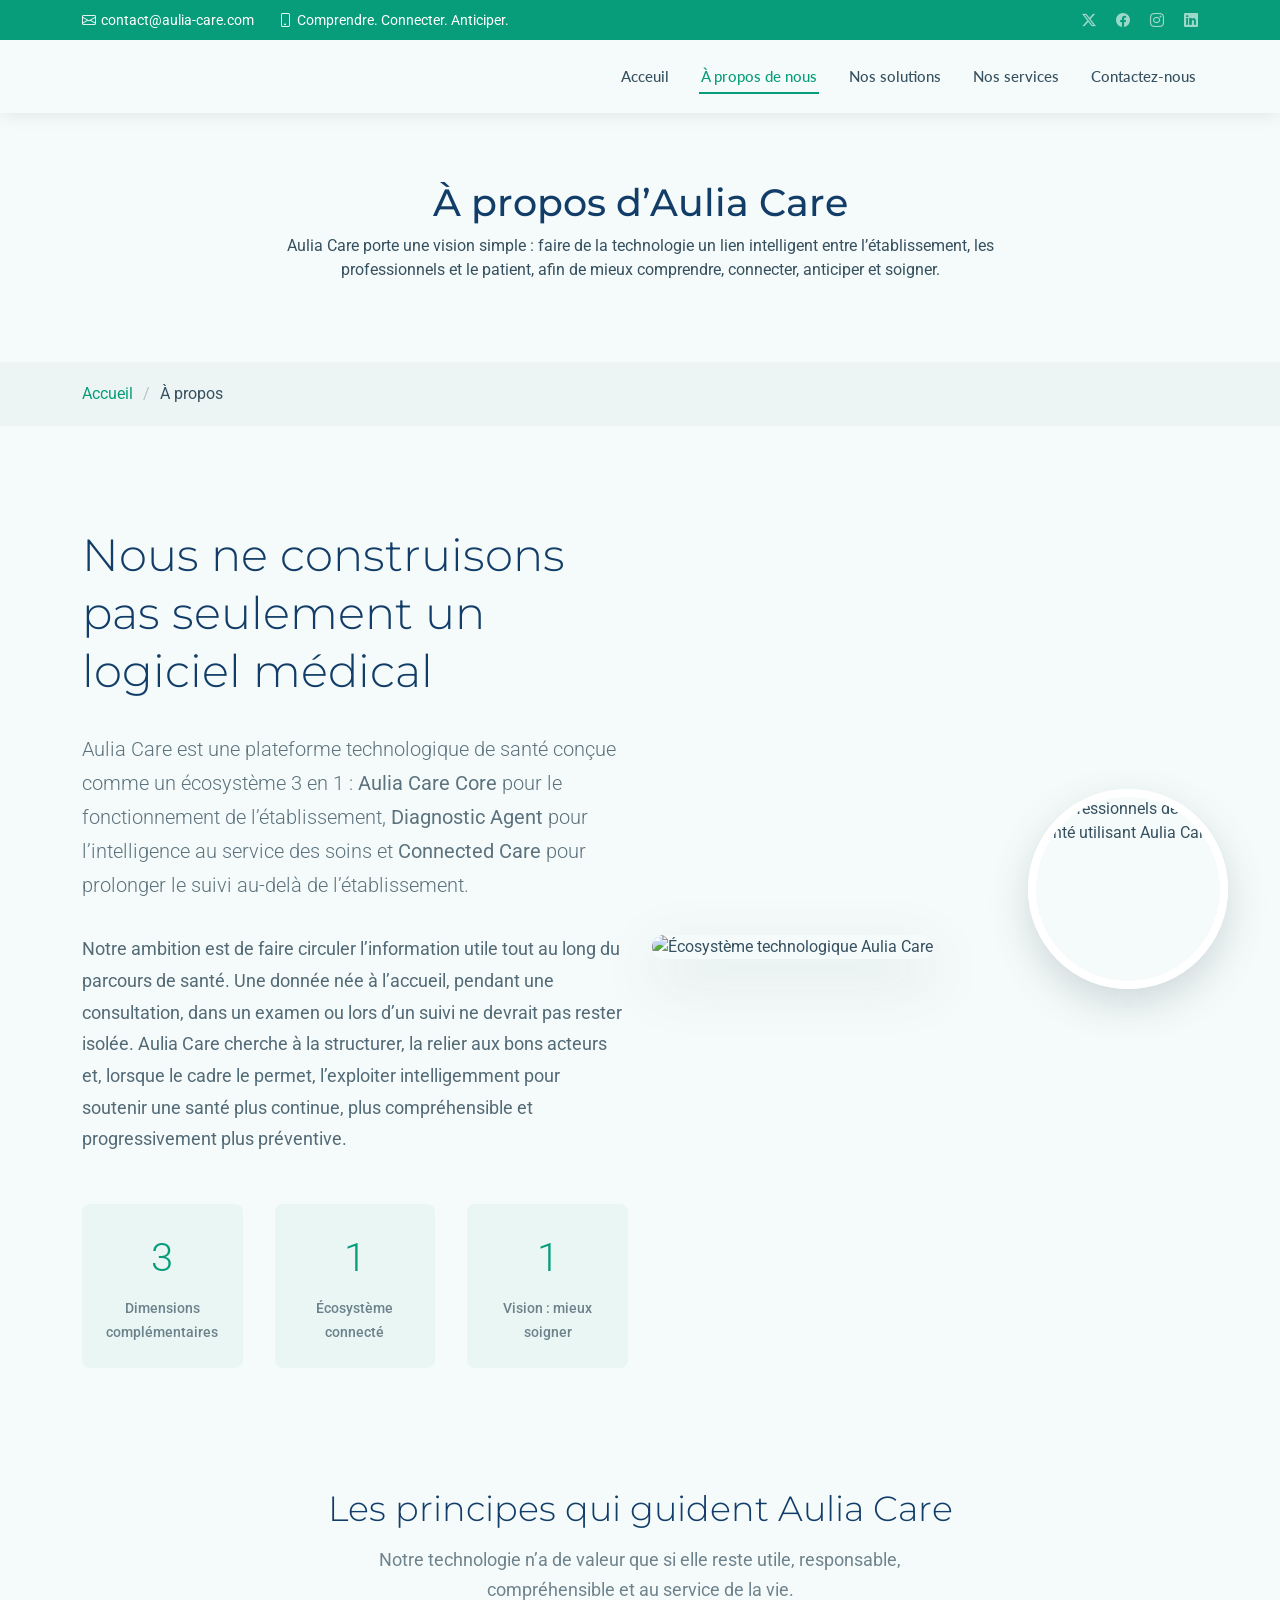
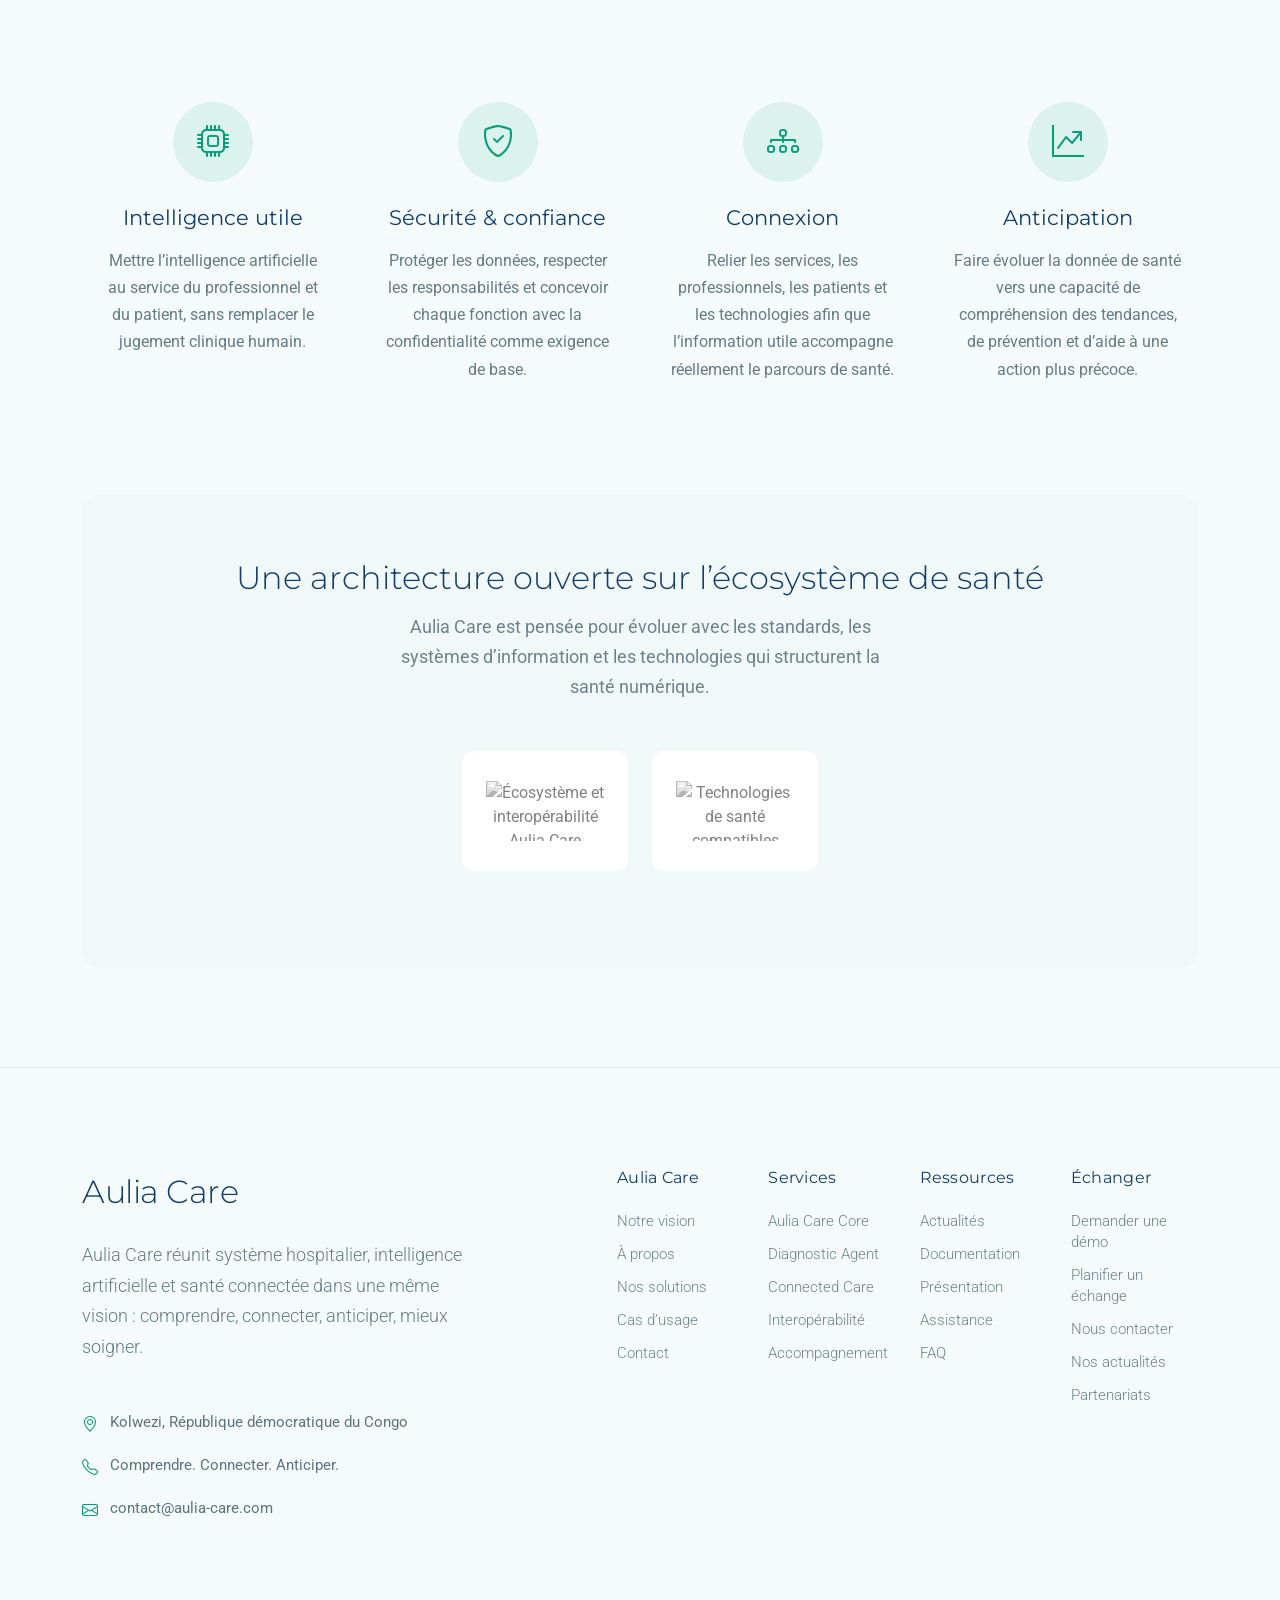
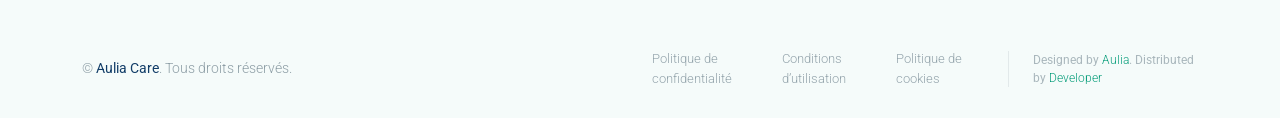
==== commit 25edd597: "deuxieme commit" ====
--- a/about.html
+++ b/about.html
@@ -5,8 +5,8 @@
   <meta charset="utf-8">
   <meta content="width=device-width, initial-scale=1.0" name="viewport">
   <title>À propos - Aulia Care</title>
-  <meta name="description" content="Découvrez Aulia Care, sa vision et son architecture 3 en 1 : Aulia Care Core, Aulia Care IA et Aulia Connected Care.">
-  <meta name="keywords" content="Aulia Care, Aulia Care Core, Aulia Care IA, Aulia Connected Care, santé numérique, intelligence artificielle santé, santé connectée">
+  <meta name="description" content="Découvrez Aulia Care, sa vision et son architecture 3 en 1 : Aulia Care Core, Diagnostic Agent et Connected Care.">
+  <meta name="keywords" content="Aulia Care, Aulia Care Core, Diagnostic Agent, Connected Care, santé numérique, intelligence artificielle santé, santé connectée">
 
   <!-- Favicons -->
   <link href="assets/img/favicon.png" rel="icon">
@@ -70,7 +70,7 @@
 
         <nav id="navmenu" class="navmenu">
           <ul>
-            <li><a href="index.html">Résultats</a></li>
+            <li><a href="index.html">Acceuil</a></li>
             <li><a href="about.html" class="active">À propos de nous</a></li>
             <li><a href="departments.html">Nos solutions</a></li>
             <li><a href="services.html">Nos services</a></li>
@@ -123,8 +123,8 @@
               <h2>Nous ne construisons pas seulement un logiciel médical</h2>
               <p class="lead">Aulia Care est une plateforme technologique de santé conçue comme un écosystème 3 en 1 :
                 <strong>Aulia Care Core</strong> pour le fonctionnement de l’établissement,
-                <strong>Aulia Care IA</strong> pour l’intelligence au service des soins et
-                <strong>Aulia Connected Care</strong> pour prolonger le suivi au-delà de l’établissement.</p>
+                <strong>Diagnostic Agent</strong> pour l’intelligence au service des soins et
+                <strong>Connected Care</strong> pour prolonger le suivi au-delà de l’établissement.</p>
 
               <p>Notre ambition est de faire circuler l’information utile tout au long du parcours de santé. Une donnée née
                 à l’accueil, pendant une consultation, dans un examen ou lors d’un suivi ne devrait pas rester isolée.
@@ -293,8 +293,8 @@
                     <h6>Services</h6>
                     <nav class="footer-nav">
                       <a href="#!">Aulia Care Core</a>
-                      <a href="#!">Aulia Care IA</a>
-                      <a href="#!">Aulia Connected Care</a>
+                      <a href="#!">Diagnostic Agent</a>
+                      <a href="#!">Connected Care</a>
                       <a href="#!">Interopérabilité</a>
                       <a href="#!">Accompagnement</a>
                     </nav>
